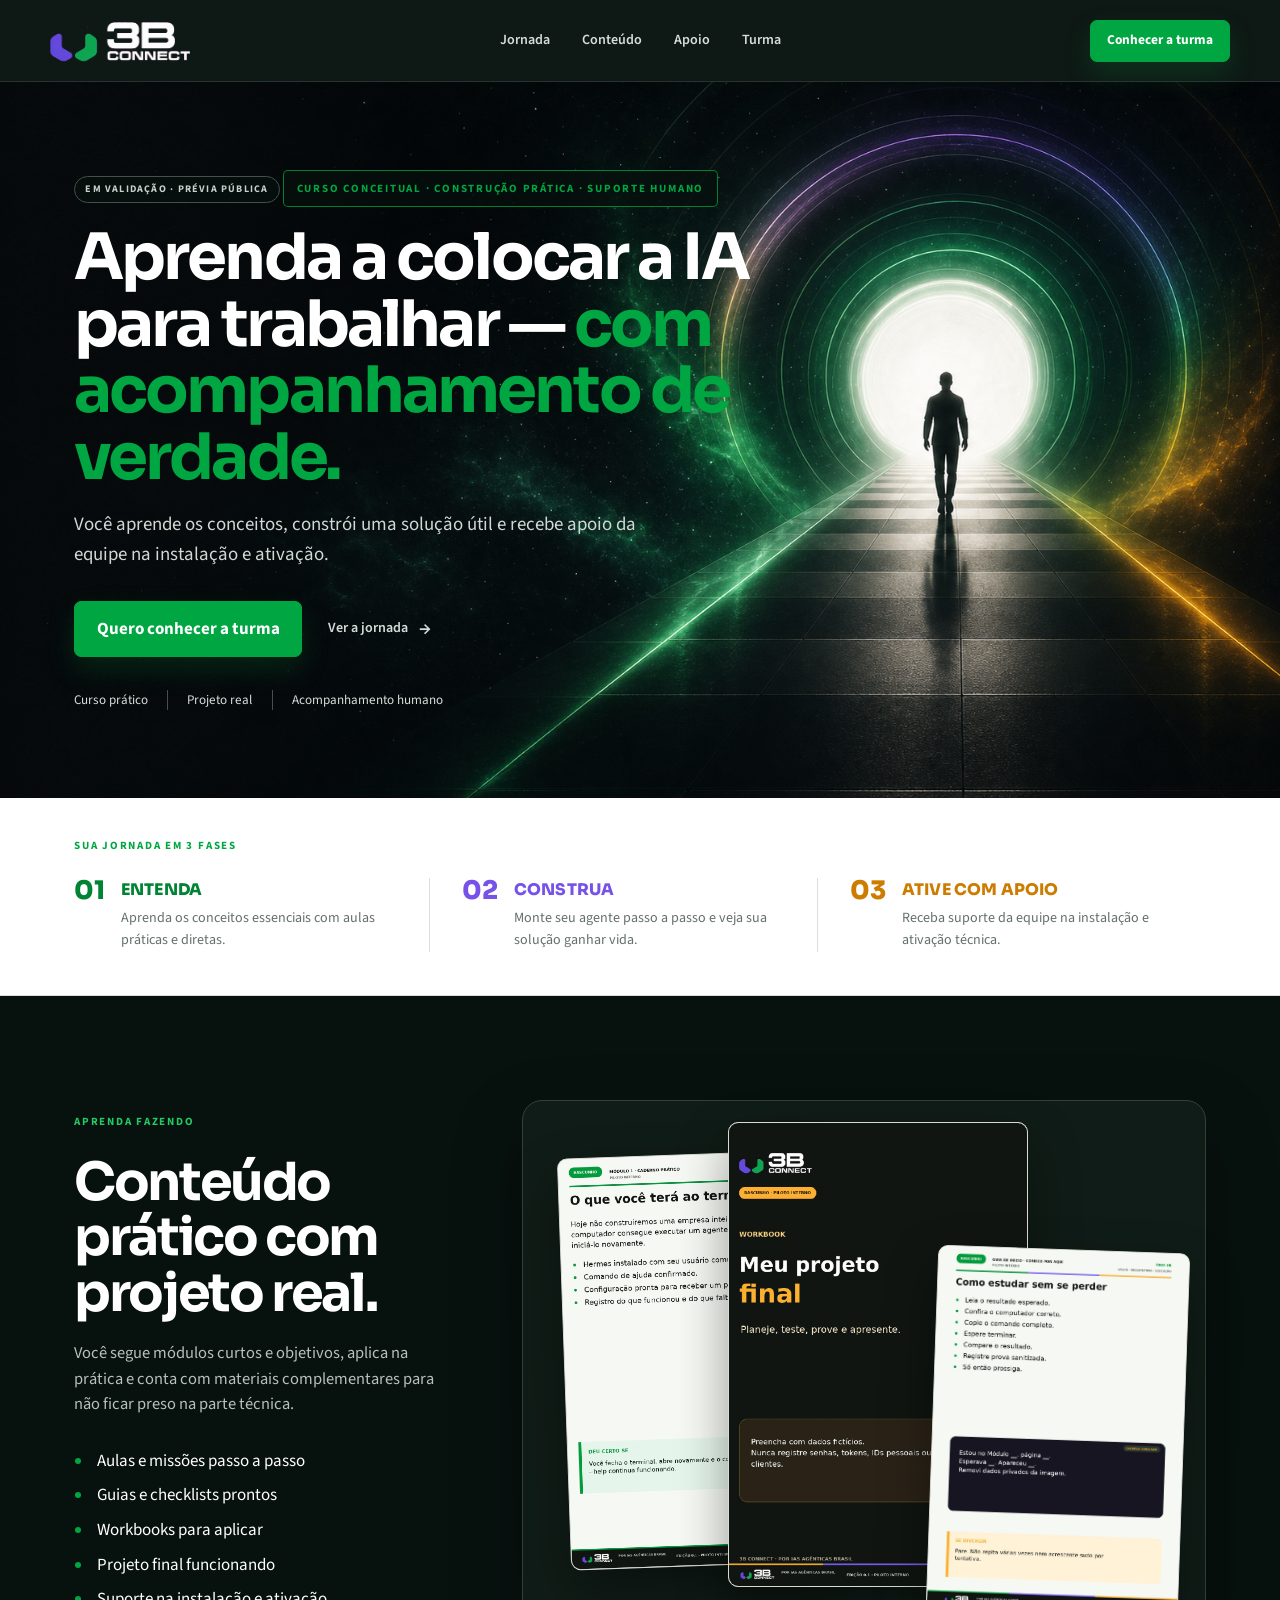
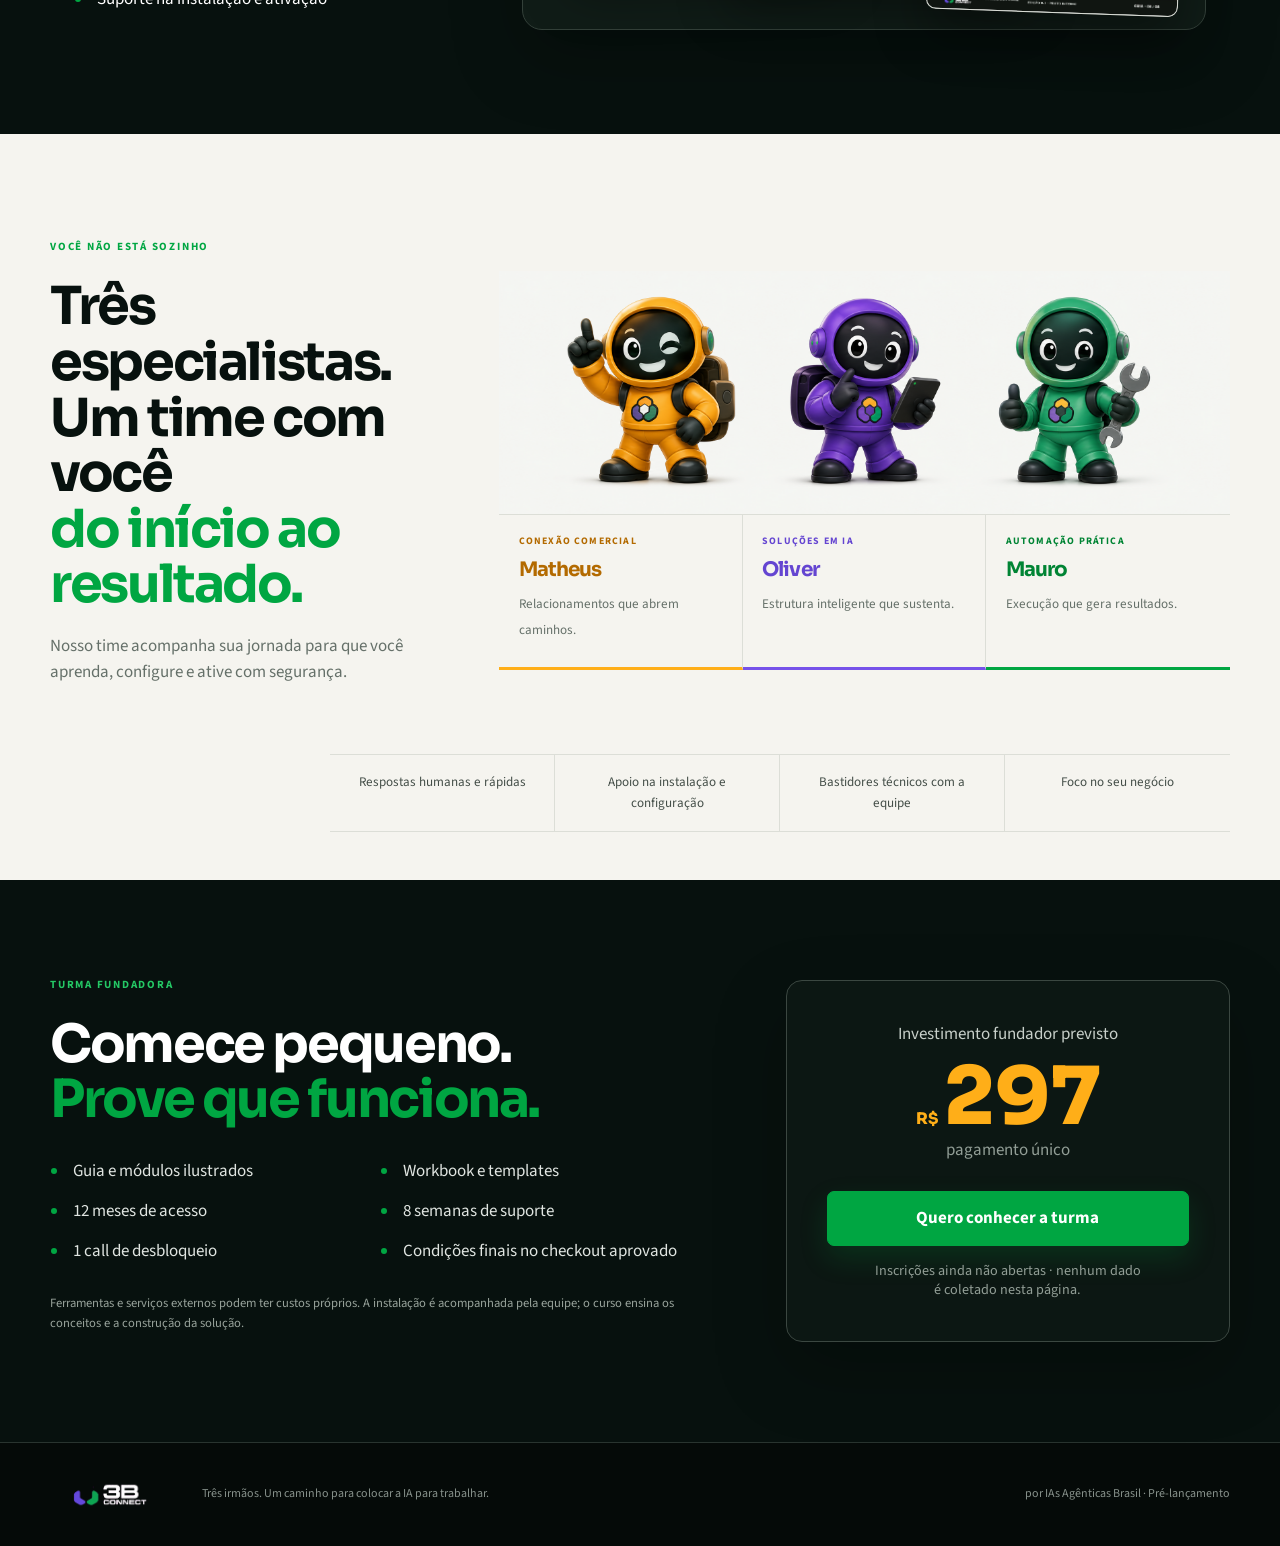
==== public/index.html @ d4da4eec "Redesenha landing da 3B Connect" ====
<!doctype html>
<!-- Estado editorial: EM VALIDAÇÃO -->
<html lang="pt-BR">
<head>
  <meta charset="utf-8">
  <meta name="viewport" content="width=device-width, initial-scale=1">
  <meta name="description" content="Curso prático e conceitual para aprender, construir e ativar uma solução útil com IA, com suporte humano na instalação.">
  <meta name="robots" content="noindex,nofollow">
  <meta name="editorial-status" content="EM VALIDAÇÃO">
  <title>3B Connect — IA na prática, com acompanhamento</title>
  <link rel="stylesheet" href="styles.css">
</head>
<body>
  <a class="skip-link" href="#conteudo">Ir para o conteúdo</a>

  <header class="topbar">
    <a class="brand" href="#inicio" aria-label="3B Connect — início">
      <img src="assets/brand/logo/3b-connect-primary-white.png" alt="3B Connect" width="145" height="55">
    </a>
    <nav aria-label="Navegação principal">
      <a href="#jornada">Jornada</a>
      <a href="#conteudo-pratico">Conteúdo</a>
      <a href="#apoio">Apoio</a>
      <a href="#oferta">Turma</a>
    </nav>
    <a class="button button-small" href="#status">Conhecer a turma</a>
  </header>

  <main id="conteudo">
    <section class="hero" id="inicio">
      <div class="hero-inner">
        <p class="release-status">EM VALIDAÇÃO · PRÉVIA PÚBLICA</p>
        <p class="eyebrow">CURSO CONCEITUAL · CONSTRUÇÃO PRÁTICA · SUPORTE HUMANO</p>
        <h1>Aprenda a colocar a IA para trabalhar — <em>com acompanhamento de verdade.</em></h1>
        <p class="hero-lead">Você aprende os conceitos, constrói uma solução útil e recebe apoio da equipe na instalação e ativação.</p>
        <div class="hero-actions">
          <a class="button" href="#status">Quero conhecer a turma</a>
          <a class="text-link" href="#jornada">Ver a jornada <span aria-hidden="true">→</span></a>
        </div>
        <div class="hero-assurances" aria-label="Destaques do curso">
          <span>Curso prático</span>
          <span>Projeto real</span>
          <span>Acompanhamento humano</span>
        </div>
      </div>
    </section>

    <section class="journey-strip" id="jornada" aria-labelledby="journey-title">
      <div class="journey-inner">
        <p class="section-kicker" id="journey-title">SUA JORNADA EM 3 FASES</p>
        <div class="phase-grid">
          <article class="phase phase-green">
            <p class="phase-number">01</p>
            <div>
              <h2>Entenda</h2>
              <p>Aprenda os conceitos essenciais com aulas práticas e diretas.</p>
            </div>
          </article>
          <article class="phase phase-violet">
            <p class="phase-number">02</p>
            <div>
              <h2>Construa</h2>
              <p>Monte seu agente passo a passo e veja sua solução ganhar vida.</p>
            </div>
          </article>
          <article class="phase phase-amber">
            <p class="phase-number">03</p>
            <div>
              <h2>Ative com apoio</h2>
              <p>Receba suporte da equipe na instalação e ativação técnica.</p>
            </div>
          </article>
        </div>
      </div>
    </section>

    <section class="practical-section" id="conteudo-pratico">
      <div class="practical-inner">
        <div class="practical-copy">
          <p class="section-kicker section-kicker-light">APRENDA FAZENDO</p>
          <h2>Conteúdo prático com projeto real.</h2>
          <p>Você segue módulos curtos e objetivos, aplica na prática e conta com materiais complementares para não ficar preso na parte técnica.</p>
          <ul>
            <li>Aulas e missões passo a passo</li>
            <li>Guias e checklists prontos</li>
            <li>Workbooks para aplicar</li>
            <li>Projeto final funcionando</li>
            <li>Suporte na instalação e ativação</li>
          </ul>
        </div>
        <div class="material-stage" aria-label="Prévia dos materiais reais do curso">
          <figure class="material material-module">
            <img src="assets/brand/redesign/module-mission.png" alt="Página de missão do Módulo 1 do curso 3B Connect" width="1075" height="1521">
          </figure>
          <figure class="material material-workbook">
            <img src="assets/brand/redesign/workbook-cover.png" alt="Capa do workbook da 3B Connect" width="1075" height="1521">
          </figure>
          <figure class="material material-guide">
            <img src="assets/brand/redesign/guide-study-page.png" alt="Página do guia de estudos da 3B Connect" width="1075" height="1521">
          </figure>
        </div>
      </div>
    </section>

    <section class="support-section" id="apoio">
      <div class="support-inner">
        <div class="support-copy">
          <p class="section-kicker">VOCÊ NÃO ESTÁ SOZINHO</p>
          <h2>Três especialistas.<br>Um time com você <em>do início ao resultado.</em></h2>
          <p>Nosso time acompanha sua jornada para que você aprenda, configure e ative com segurança.</p>
        </div>
        <div class="guides">
          <img class="guide-characters" src="assets/brand/redesign/three-guides.png" alt="Os três guias da 3B Connect: Matheus, Oliver e Mauro" width="2172" height="724">
          <div class="guide-grid">
            <article class="guide guide-amber">
              <p>CONEXÃO COMERCIAL</p>
              <h3>Matheus</h3>
              <span>Relacionamentos que abrem caminhos.</span>
            </article>
            <article class="guide guide-violet">
              <p>SOLUÇÕES EM IA</p>
              <h3>Oliver</h3>
              <span>Estrutura inteligente que sustenta.</span>
            </article>
            <article class="guide guide-green">
              <p>AUTOMAÇÃO PRÁTICA</p>
              <h3>Mauro</h3>
              <span>Execução que gera resultados.</span>
            </article>
          </div>
        </div>
      </div>
      <div class="support-promises" aria-label="Como a equipe apoia">
        <span>Respostas humanas e rápidas</span>
        <span>Apoio na instalação e configuração</span>
        <span>Bastidores técnicos com a equipe</span>
        <span>Foco no seu negócio</span>
      </div>
    </section>

    <section class="offer-section" id="oferta">
      <div class="offer-inner">
        <div class="offer-copy">
          <p class="section-kicker section-kicker-light">TURMA FUNDADORA</p>
          <h2>Comece pequeno.<br><em>Prove que funciona.</em></h2>
          <ul>
            <li>Guia e módulos ilustrados</li>
            <li>Workbook e templates</li>
            <li>12 meses de acesso</li>
            <li>8 semanas de suporte</li>
            <li>1 call de desbloqueio</li>
            <li>Condições finais no checkout aprovado</li>
          </ul>
          <p class="offer-note">Ferramentas e serviços externos podem ter custos próprios. A instalação é acompanhada pela equipe; o curso ensina os conceitos e a construção da solução.</p>
        </div>
        <div class="price-box" id="status">
          <p>Investimento fundador previsto</p>
          <div class="price"><small>R$</small>297</div>
          <span>pagamento único</span>
          <a class="button" href="#status">Quero conhecer a turma</a>
          <small>Inscrições ainda não abertas · nenhum dado é coletado nesta página.</small>
        </div>
      </div>
    </section>
  </main>

  <footer>
    <img src="assets/brand/logo/3b-connect-primary-white.png" alt="3B Connect" width="120" height="55">
    <p>Três irmãos. Um caminho para colocar a IA para trabalhar.</p>
    <span>por IAs Agênticas Brasil · Pré-lançamento</span>
  </footer>
</body>
</html>
---- public/styles.css ----
@font-face{
  font-family:"Sora";
  src:url("assets/fonts/sora-600.ttf") format("truetype");
  font-style:normal;
  font-weight:600;
  font-display:swap
}
@font-face{
  font-family:"Sora";
  src:url("assets/fonts/sora-700.ttf") format("truetype");
  font-style:normal;
  font-weight:700;
  font-display:swap
}
@font-face{
  font-family:"Sora";
  src:url("assets/fonts/sora-800.ttf") format("truetype");
  font-style:normal;
  font-weight:800;
  font-display:swap
}
@font-face{
  font-family:"Source Sans 3";
  src:url("assets/fonts/source-sans-400.ttf") format("truetype");
  font-style:normal;
  font-weight:400;
  font-display:swap
}
@font-face{
  font-family:"Source Sans 3";
  src:url("assets/fonts/source-sans-600.ttf") format("truetype");
  font-style:normal;
  font-weight:600;
  font-display:swap
}
@font-face{
  font-family:"Source Sans 3";
  src:url("assets/fonts/source-sans-700.ttf") format("truetype");
  font-style:normal;
  font-weight:700;
  font-display:swap
}

:root{
  --ink:#07110e;
  --ink-soft:#0c1713;
  --paper:#f5f4ef;
  --white:#fff;
  --green:#00a642;
  --green-dark:#008434;
  --amber:#ffae18;
  --violet:#7652e9;
  --muted:#657069;
  --line:#dcded7;
  --line-dark:#29342f;
  --max:1180px;
  --shadow:0 28px 70px rgba(0,0,0,.25)
}

*{box-sizing:border-box}
html{scroll-behavior:smooth}
body{
  margin:0;
  overflow-x:hidden;
  background:var(--paper);
  color:var(--ink);
  font-family:"Source Sans 3",Arial,sans-serif;
  font-size:17px;
  line-height:1.55
}
img{display:block;max-width:100%}
a{color:inherit}
h1,h2,h3,p,figure{margin-top:0}
h1,h2,h3{
  font-family:"Sora",Arial,sans-serif;
  letter-spacing:-.045em
}
section[id]{scroll-margin-top:82px}
.skip-link{position:fixed;left:-9999px;top:1rem;z-index:100}
.skip-link:focus{
  left:1rem;
  padding:.75rem 1rem;
  border-radius:7px;
  background:var(--white);
  color:var(--ink)
}

.topbar{
  position:sticky;
  top:0;
  z-index:40;
  height:82px;
  display:flex;
  align-items:center;
  justify-content:space-between;
  padding:0 max(24px,calc((100% - var(--max))/2));
  background:rgba(7,17,14,.97);
  border-bottom:1px solid var(--line-dark)
}
.brand{
  position:relative;
  width:140px;
  height:50px;
  overflow:hidden;
  flex:none
}
.brand img{
  position:absolute;
  top:-28px;
  left:-25px;
  width:190px;
  height:auto;
  max-width:none
}
.topbar nav{display:flex;align-items:center;gap:2rem}
.topbar nav a,.text-link{
  color:#d6ddd8;
  font-size:.88rem;
  font-weight:600;
  text-decoration:none
}
.topbar nav a:hover,.text-link:hover{color:var(--white)}
.button{
  display:inline-flex;
  min-height:52px;
  align-items:center;
  justify-content:center;
  padding:.85rem 1.35rem;
  border:1px solid var(--green);
  border-radius:7px;
  background:var(--green);
  color:var(--white);
  font-family:"Source Sans 3",Arial,sans-serif;
  font-weight:700;
  text-decoration:none;
  box-shadow:0 12px 28px rgba(0,166,66,.18);
  transition:transform .18s ease,background-color .18s ease
}
.button:hover{background:var(--green-dark);transform:translateY(-2px)}
.button-small{min-height:42px;padding:.55rem 1rem;font-size:.84rem}
.button:focus-visible,.topbar a:focus-visible,.text-link:focus-visible{
  outline:3px solid var(--amber);
  outline-offset:4px
}

.hero{
  min-height:700px;
  display:flex;
  align-items:center;
  overflow:hidden;
  background-color:var(--ink);
  background-image:url("assets/brand/redesign/hero-portal-assisted.png");
  background-position:center;
  background-repeat:no-repeat;
  background-size:cover;
  color:var(--white)
}
.hero-inner{
  width:100%;
  max-width:var(--max);
  margin:0 auto;
  padding:5.5rem 24px;
}
.hero-inner>*{max-width:690px}
.release-status{
  display:inline-flex;
  margin-bottom:1rem;
  padding:.3rem .65rem;
  border:1px solid #425249;
  border-radius:999px;
  background:rgba(7,17,14,.75);
  color:#c7d0ca;
  font-size:.63rem;
  font-weight:700;
  letter-spacing:.12em
}
.eyebrow,.section-kicker{
  margin-bottom:1.15rem;
  color:var(--green);
  font-size:.69rem;
  font-weight:700;
  letter-spacing:.16em
}
.eyebrow{
  display:inline-block;
  padding:.55rem .8rem;
  border:1px solid rgba(0,166,66,.75);
  border-radius:5px;
  background:rgba(7,17,14,.74)
}
h1{
  max-width:760px!important;
  margin-bottom:1.2rem;
  font-size:clamp(3rem,5vw,4.35rem);
  font-weight:700;
  line-height:1.04
}
h1 em,.support-copy h2 em,.offer-copy h2 em{
  color:var(--green);
  font-style:normal
}
.hero-lead{
  max-width:610px;
  margin-bottom:0;
  color:#d2d9d4;
  font-size:1.18rem
}
.hero-actions{
  display:flex;
  align-items:center;
  gap:1.6rem;
  margin-top:2rem
}
.text-link{display:inline-flex;align-items:center;gap:.7rem}
.text-link span{font-size:1.2rem}
.hero-assurances{
  display:flex;
  gap:0;
  margin-top:2.1rem;
  color:#d8ded9;
  font-size:.82rem
}
.hero-assurances span{
  padding:0 1.2rem;
  border-left:1px solid #455049
}
.hero-assurances span:first-child{padding-left:0;border-left:0}

.journey-strip{
  background:var(--white);
  border-bottom:1px solid var(--line)
}
.journey-inner{
  max-width:var(--max);
  margin:0 auto;
  padding:2.4rem 24px 2.7rem
}
.section-kicker{margin-bottom:1.5rem}
.phase-grid{display:grid;grid-template-columns:repeat(3,1fr);gap:2rem}
.phase{
  display:grid;
  grid-template-columns:auto 1fr;
  align-items:start;
  gap:1rem;
  padding-right:1.5rem;
  border-right:1px solid var(--line)
}
.phase:last-child{border-right:0}
.phase-number{
  margin:0;
  font-family:"Sora",Arial,sans-serif;
  font-size:1.6rem;
  font-weight:800;
  line-height:1
}
.phase-green .phase-number,.phase-green h2{color:var(--green-dark)}
.phase-violet .phase-number,.phase-violet h2{color:var(--violet)}
.phase-amber .phase-number,.phase-amber h2{color:#cc7d00}
.phase h2{
  margin-bottom:.35rem;
  font-size:1rem;
  font-weight:800;
  letter-spacing:.01em;
  text-transform:uppercase
}
.phase p:last-child{margin:0;color:var(--muted);font-size:.88rem}

.practical-section{
  overflow:hidden;
  background:var(--ink);
  color:var(--white)
}
.practical-inner{
  min-height:710px;
  max-width:var(--max);
  margin:0 auto;
  padding:6.5rem 24px;
  display:grid;
  grid-template-columns:.72fr 1.28fr;
  align-items:center;
  gap:4rem
}
.section-kicker-light{color:#24c865}
.practical-copy h2,.support-copy h2,.offer-copy h2{
  margin-bottom:1.25rem;
  font-size:clamp(2.25rem,4.1vw,4rem);
  line-height:1.06
}
.practical-copy>p:not(.section-kicker){
  color:#b8c0ba;
  font-size:1.03rem
}
.practical-copy ul,.offer-copy ul{
  margin:1.6rem 0 0;
  padding-left:1.2rem
}
.practical-copy li,.offer-copy li{padding:.26rem 0 .26rem .25rem}
.practical-copy li::marker,.offer-copy li::marker{color:var(--green)}
.material-stage{
  position:relative;
  min-height:530px;
  border:1px solid #334039;
  border-radius:20px;
  background:#101c17;
  box-shadow:var(--shadow)
}
.material{
  position:absolute;
  overflow:hidden;
  margin:0;
  border:1px solid #d8dbd4;
  border-radius:10px;
  background:var(--white);
  box-shadow:0 22px 50px rgba(0,0,0,.38)
}
.material img{width:100%;height:100%;object-fit:cover;object-position:top}
.material-module{width:39%;height:78%;left:6%;top:10%;transform:rotate(-2deg)}
.material-workbook{width:44%;height:88%;left:30%;top:4%;z-index:2}
.material-guide{width:37%;height:69%;right:3%;bottom:3%;z-index:3;transform:rotate(2deg)}

.support-section{
  padding:6.5rem max(24px,calc((100% - var(--max))/2)) 3rem;
  background:var(--paper)
}
.support-inner{
  display:grid;
  grid-template-columns:.7fr 1.3fr;
  align-items:center;
  gap:3.5rem
}
.support-copy h2 em{display:inline-block}
.support-copy>p:last-child{max-width:440px;color:var(--muted)}
.guides{min-width:0;overflow:hidden}
.guide-characters{
  width:100%;
  height:auto;
  border-bottom:1px solid var(--line)
}
.guide-grid{display:grid;grid-template-columns:repeat(3,1fr)}
.guide{
  min-height:155px;
  padding:1.2rem;
  border-right:1px solid var(--line);
  border-bottom:3px solid transparent
}
.guide:last-child{border-right:0}
.guide p{
  margin-bottom:.25rem;
  font-size:.62rem;
  font-weight:700;
  letter-spacing:.12em
}
.guide h3{margin-bottom:.3rem;font-size:1.25rem}
.guide span{color:var(--muted);font-size:.82rem}
.guide-amber{border-bottom-color:var(--amber)}
.guide-amber p,.guide-amber h3{color:#b36a00}
.guide-violet{border-bottom-color:var(--violet)}
.guide-violet p,.guide-violet h3{color:#6445d1}
.guide-green{border-bottom-color:var(--green)}
.guide-green p,.guide-green h3{color:var(--green-dark)}
.support-promises{
  display:grid;
  grid-template-columns:repeat(4,1fr);
  max-width:900px;
  margin:3.2rem 0 0 auto;
  border-top:1px solid var(--line);
  border-bottom:1px solid var(--line)
}
.support-promises span{
  padding:1.1rem 1.2rem;
  border-right:1px solid var(--line);
  color:#444e48;
  font-size:.82rem;
  text-align:center
}
.support-promises span:last-child{border-right:0}

.offer-section{
  padding:6rem max(24px,calc((100% - var(--max))/2));
  background:var(--ink);
  color:var(--white)
}
.offer-inner{
  display:grid;
  grid-template-columns:1.18fr .82fr;
  align-items:center;
  gap:6rem
}
.offer-copy ul{
  display:grid;
  grid-template-columns:1fr 1fr;
  gap:.35rem 2.5rem;
  color:#e0e5e1
}
.offer-note{
  max-width:700px;
  margin-top:1.6rem;
  color:#98a39b;
  font-size:.79rem
}
.price-box{
  padding:2.5rem;
  display:flex;
  flex-direction:column;
  align-items:center;
  border:1px solid #3b4741;
  border-radius:16px;
  background:var(--ink-soft);
  text-align:center;
  box-shadow:var(--shadow)
}
.price-box>p{margin-bottom:.6rem;color:#c8d0ca}
.price{
  color:var(--amber);
  font-family:"Sora",Arial,sans-serif;
  font-size:5rem;
  font-weight:800;
  line-height:1
}
.price small{margin-right:.4rem;font-size:1rem}
.price-box>span,.price-box>small{color:#929e96}
.price-box>small{max-width:270px;line-height:1.35}
.price-box .button{width:100%;margin:1.7rem 0 1rem}
.price-box[id]{scroll-margin-top:100px}

footer{
  min-height:96px;
  padding:1.5rem max(24px,calc((100% - var(--max))/2));
  display:grid;
  grid-template-columns:auto 1fr auto;
  align-items:center;
  gap:2rem;
  border-top:1px solid var(--line-dark);
  background:#050a08;
  color:#87918b;
  font-size:.75rem
}
footer img{width:120px;height:55px;object-fit:contain}
footer p{margin:0}

@media(prefers-reduced-motion:reduce){
  html{scroll-behavior:auto}
  *,*::before,*::after{
    scroll-behavior:auto!important;
    transition-duration:.01ms!important;
    animation-duration:.01ms!important;
    animation-iteration-count:1!important
  }
}

@media(max-width:960px){
  .topbar nav{display:none}
  .hero{min-height:650px;background-position:62% center}
  .hero-inner{background:rgba(7,17,14,.48)}
  .practical-inner{grid-template-columns:.85fr 1.15fr;gap:2rem}
  .material-stage{min-height:460px}
  .support-promises{max-width:none;margin-left:0}
  .offer-inner{gap:3rem}
}

@media(max-width:760px){
  body{font-size:16px}
  .topbar{height:72px}
  section[id]{scroll-margin-top:72px}
  .brand{width:118px}
  .brand img{left:-22px;width:168px}
  .hero{
    min-height:790px;
    align-items:flex-end;
    background-position:62% top;
    background-size:auto 510px
  }
  .hero-inner{
    padding-top:26rem;
    padding-bottom:3.5rem;
    background:rgba(7,17,14,.65)
  }
  h1{font-size:clamp(2.65rem,11vw,4.15rem)}
  .hero-lead{font-size:1.05rem}
  .hero-assurances{flex-wrap:wrap;gap:.7rem 0}
  .phase-grid,.practical-inner,.offer-inner{grid-template-columns:1fr}
  .phase{padding:0 0 1.4rem;border-right:0;border-bottom:1px solid var(--line)}
  .phase:last-child{padding-bottom:0;border-bottom:0}
  .practical-inner{padding-top:5rem;padding-bottom:5rem}
  .material-stage{min-height:500px}
  .support-section{padding-top:5rem}
  .support-inner{grid-template-columns:1fr;gap:1.5rem}
  .support-copy{max-width:680px}
  .support-promises{grid-template-columns:1fr 1fr}
  .support-promises span:nth-child(2){border-right:0}
  .support-promises span:nth-child(-n+2){border-bottom:1px solid var(--line)}
  .offer-section{padding-top:5rem;padding-bottom:5rem}
  .offer-inner{gap:3rem}
  footer{grid-template-columns:1fr;text-align:center;justify-items:center}
}

@media(max-width:520px){
  .topbar{padding:0 18px}
  .topbar .button-small{min-height:40px;max-width:138px;padding:.45rem .7rem;font-size:.73rem;line-height:1.05;text-align:center}
  .hero{min-height:800px;background-position:61% top;background-size:auto 440px}
  .hero-inner{padding:22.5rem 18px 3.5rem}
  .release-status{margin-bottom:.75rem}
  .eyebrow{font-size:.58rem;line-height:1.4}
  h1{font-size:2.65rem}
  .hero-actions{align-items:flex-start;flex-direction:column;gap:1rem}
  .hero-actions .button{width:100%}
  .hero-assurances{display:grid;grid-template-columns:1fr}
  .hero-assurances span{padding:.25rem 0;border-left:0}
  .journey-inner{padding-left:18px;padding-right:18px}
  .practical-inner,.support-section,.offer-section{padding-left:18px;padding-right:18px}
  .practical-copy h2,.support-copy h2,.offer-copy h2{font-size:2.35rem}
  .support-copy h2 em{display:inline}
  .material-stage{min-height:390px}
  .material-module{width:45%;height:74%;left:2%;top:12%}
  .material-workbook{width:50%;height:83%;left:27%;top:4%}
  .material-guide{width:42%;height:65%;right:1%;bottom:4%}
  .guide-characters{width:100%;max-width:100%;margin-left:0}
  .guide-grid{grid-template-columns:1fr}
  .guide{min-height:auto;border-right:0;border-bottom-width:1px}
  .support-promises{grid-template-columns:1fr}
  .support-promises span{border-right:0;border-bottom:1px solid var(--line)!important}
  .support-promises span:last-child{border-bottom:0!important}
  .offer-copy ul{grid-template-columns:1fr}
  .price-box{padding:2rem 1.35rem}
  .price{font-size:4.3rem}
}
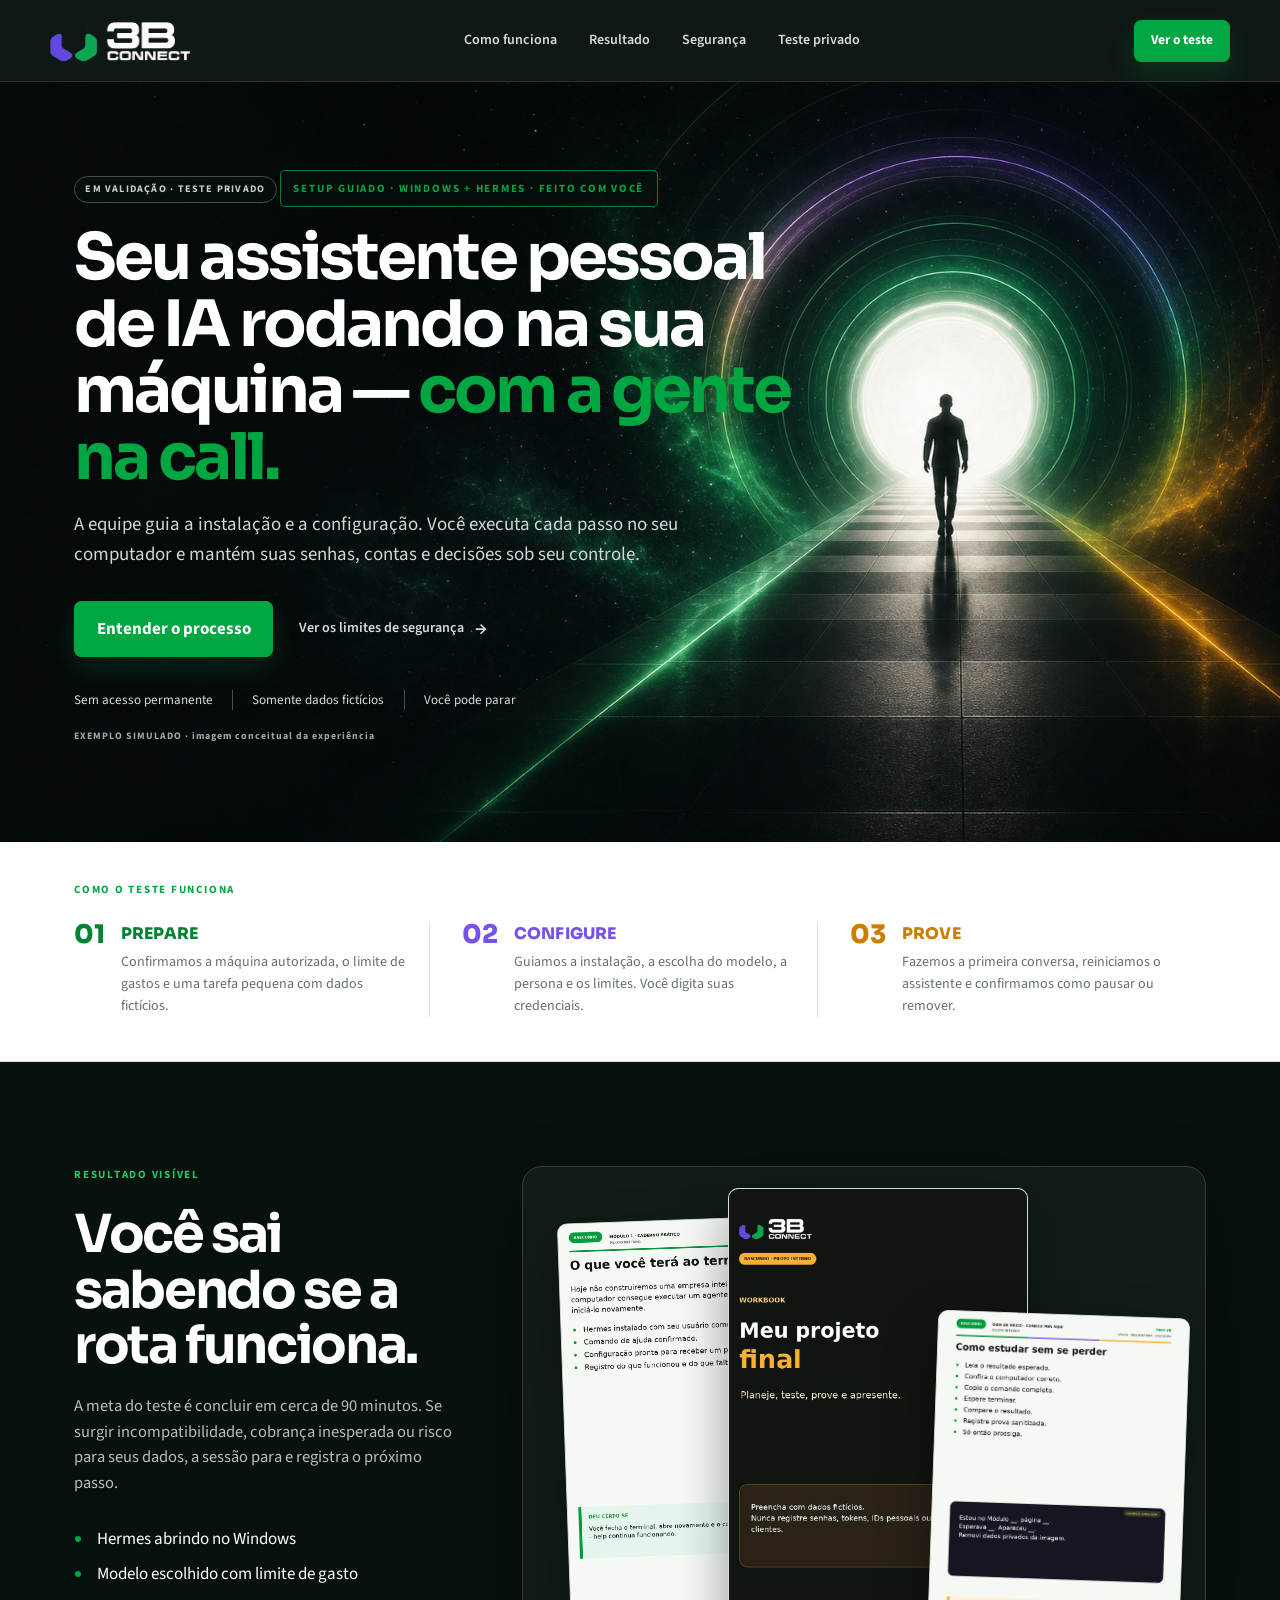
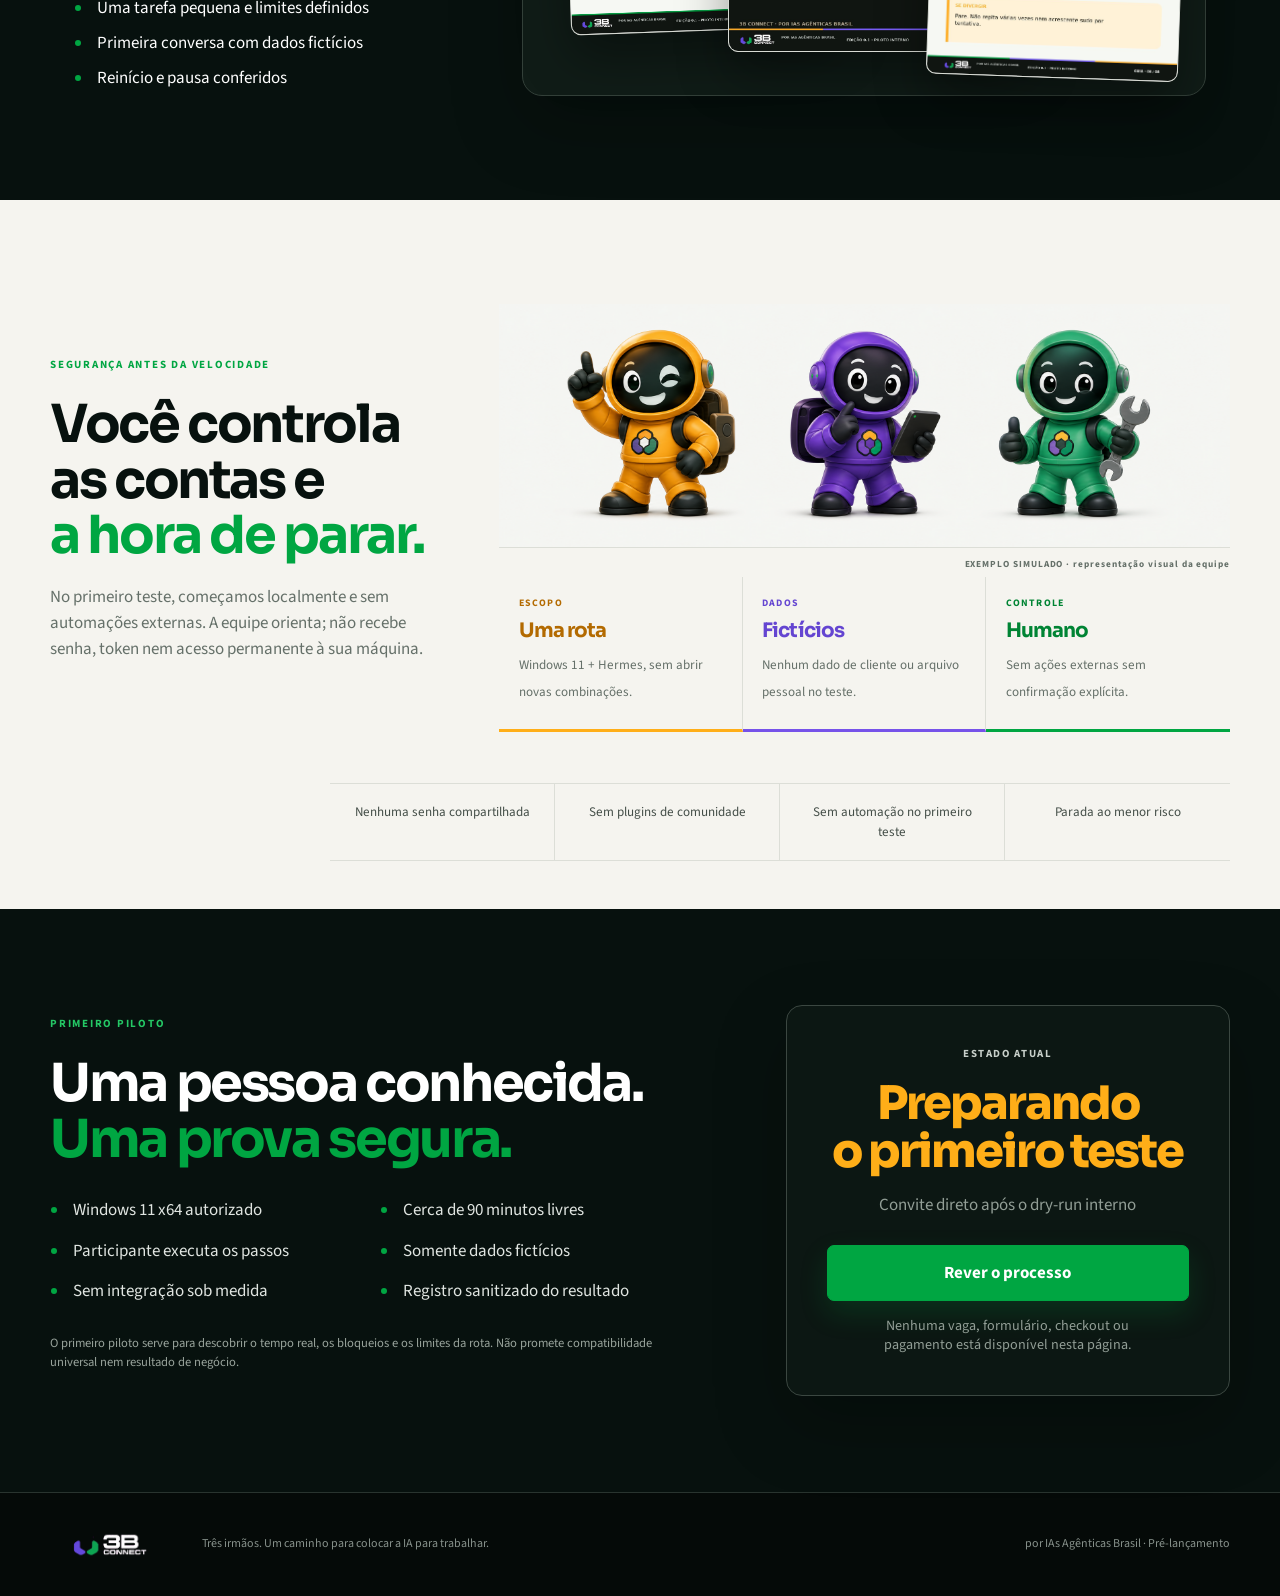
==== commit 50d60cff: "Alinha landing ao piloto seguro" ====
--- a/public/index.html
+++ b/public/index.html
@@ -4,10 +4,10 @@
 <head>
   <meta charset="utf-8">
   <meta name="viewport" content="width=device-width, initial-scale=1">
-  <meta name="description" content="Curso prático e conceitual para aprender, construir e ativar uma solução útil com IA, com suporte humano na instalação.">
+  <meta name="description" content="Setup guiado do seu assistente pessoal de IA no Windows, feito com você em uma sessão privada de validação.">
   <meta name="robots" content="noindex,nofollow">
   <meta name="editorial-status" content="EM VALIDAÇÃO">
-  <title>3B Connect — IA na prática, com acompanhamento</title>
+  <title>3B Connect — seu assistente pessoal, feito com você</title>
   <link rel="stylesheet" href="styles.css">
 </head>
 <body>
@@ -18,147 +18,149 @@
       <img src="assets/brand/logo/3b-connect-primary-white.png" alt="3B Connect" width="145" height="55">
     </a>
     <nav aria-label="Navegação principal">
-      <a href="#jornada">Jornada</a>
-      <a href="#conteudo-pratico">Conteúdo</a>
-      <a href="#apoio">Apoio</a>
-      <a href="#oferta">Turma</a>
+      <a href="#como-funciona">Como funciona</a>
+      <a href="#resultado">Resultado</a>
+      <a href="#seguranca">Segurança</a>
+      <a href="#piloto">Teste privado</a>
     </nav>
-    <a class="button button-small" href="#status">Conhecer a turma</a>
+    <a class="button button-small" href="#piloto">Ver o teste</a>
   </header>
 
   <main id="conteudo">
     <section class="hero" id="inicio">
       <div class="hero-inner">
-        <p class="release-status">EM VALIDAÇÃO · PRÉVIA PÚBLICA</p>
-        <p class="eyebrow">CURSO CONCEITUAL · CONSTRUÇÃO PRÁTICA · SUPORTE HUMANO</p>
-        <h1>Aprenda a colocar a IA para trabalhar — <em>com acompanhamento de verdade.</em></h1>
-        <p class="hero-lead">Você aprende os conceitos, constrói uma solução útil e recebe apoio da equipe na instalação e ativação.</p>
+        <p class="release-status">EM VALIDAÇÃO · TESTE PRIVADO</p>
+        <p class="eyebrow">SETUP GUIADO · WINDOWS + HERMES · FEITO COM VOCÊ</p>
+        <h1>Seu assistente pessoal de IA rodando na sua máquina — <em>com a gente na call.</em></h1>
+        <p class="hero-lead">A equipe guia a instalação e a configuração. Você executa cada passo no seu computador e mantém suas senhas, contas e decisões sob seu controle.</p>
         <div class="hero-actions">
-          <a class="button" href="#status">Quero conhecer a turma</a>
-          <a class="text-link" href="#jornada">Ver a jornada <span aria-hidden="true">→</span></a>
+          <a class="button" href="#como-funciona">Entender o processo</a>
+          <a class="text-link" href="#seguranca">Ver os limites de segurança <span aria-hidden="true">→</span></a>
         </div>
-        <div class="hero-assurances" aria-label="Destaques do curso">
-          <span>Curso prático</span>
-          <span>Projeto real</span>
-          <span>Acompanhamento humano</span>
+        <div class="hero-assurances" aria-label="Limites do teste">
+          <span>Sem acesso permanente</span>
+          <span>Somente dados fictícios</span>
+          <span>Você pode parar</span>
         </div>
+        <p class="concept-note">EXEMPLO SIMULADO · imagem conceitual da experiência</p>
       </div>
     </section>
 
-    <section class="journey-strip" id="jornada" aria-labelledby="journey-title">
+    <section class="journey-strip" id="como-funciona" aria-labelledby="journey-title">
       <div class="journey-inner">
-        <p class="section-kicker" id="journey-title">SUA JORNADA EM 3 FASES</p>
+        <p class="section-kicker" id="journey-title">COMO O TESTE FUNCIONA</p>
         <div class="phase-grid">
           <article class="phase phase-green">
             <p class="phase-number">01</p>
             <div>
-              <h2>Entenda</h2>
-              <p>Aprenda os conceitos essenciais com aulas práticas e diretas.</p>
+              <h2>Prepare</h2>
+              <p>Confirmamos a máquina autorizada, o limite de gastos e uma tarefa pequena com dados fictícios.</p>
             </div>
           </article>
           <article class="phase phase-violet">
             <p class="phase-number">02</p>
             <div>
-              <h2>Construa</h2>
-              <p>Monte seu agente passo a passo e veja sua solução ganhar vida.</p>
+              <h2>Configure</h2>
+              <p>Guiamos a instalação, a escolha do modelo, a persona e os limites. Você digita suas credenciais.</p>
             </div>
           </article>
           <article class="phase phase-amber">
             <p class="phase-number">03</p>
             <div>
-              <h2>Ative com apoio</h2>
-              <p>Receba suporte da equipe na instalação e ativação técnica.</p>
+              <h2>Prove</h2>
+              <p>Fazemos a primeira conversa, reiniciamos o assistente e confirmamos como pausar ou remover.</p>
             </div>
           </article>
         </div>
       </div>
     </section>
 
-    <section class="practical-section" id="conteudo-pratico">
+    <section class="practical-section" id="resultado">
       <div class="practical-inner">
         <div class="practical-copy">
-          <p class="section-kicker section-kicker-light">APRENDA FAZENDO</p>
-          <h2>Conteúdo prático com projeto real.</h2>
-          <p>Você segue módulos curtos e objetivos, aplica na prática e conta com materiais complementares para não ficar preso na parte técnica.</p>
+          <p class="section-kicker section-kicker-light">RESULTADO VISÍVEL</p>
+          <h2>Você sai sabendo se a rota funciona.</h2>
+          <p>A meta do teste é concluir em cerca de 90 minutos. Se surgir incompatibilidade, cobrança inesperada ou risco para seus dados, a sessão para e registra o próximo passo.</p>
           <ul>
-            <li>Aulas e missões passo a passo</li>
-            <li>Guias e checklists prontos</li>
-            <li>Workbooks para aplicar</li>
-            <li>Projeto final funcionando</li>
-            <li>Suporte na instalação e ativação</li>
+            <li>Hermes abrindo no Windows</li>
+            <li>Modelo escolhido com limite de gasto</li>
+            <li>Uma tarefa pequena e limites definidos</li>
+            <li>Primeira conversa com dados fictícios</li>
+            <li>Reinício e pausa conferidos</li>
           </ul>
         </div>
-        <div class="material-stage" aria-label="Prévia dos materiais reais do curso">
+        <div class="material-stage" aria-label="Prévia dos materiais reais de apoio">
           <figure class="material material-module">
-            <img src="assets/brand/redesign/module-mission.png" alt="Página de missão do Módulo 1 do curso 3B Connect" width="1075" height="1521">
+            <img src="assets/brand/redesign/module-mission.png" alt="Página real de missão usada como material de apoio da 3B Connect" width="1075" height="1521">
           </figure>
           <figure class="material material-workbook">
-            <img src="assets/brand/redesign/workbook-cover.png" alt="Capa do workbook da 3B Connect" width="1075" height="1521">
+            <img src="assets/brand/redesign/workbook-cover.png" alt="Capa real do workbook usado como material de apoio da 3B Connect" width="1075" height="1521">
           </figure>
           <figure class="material material-guide">
-            <img src="assets/brand/redesign/guide-study-page.png" alt="Página do guia de estudos da 3B Connect" width="1075" height="1521">
+            <img src="assets/brand/redesign/guide-study-page.png" alt="Página real do guia de início usado como material de apoio da 3B Connect" width="1075" height="1521">
           </figure>
         </div>
       </div>
     </section>
 
-    <section class="support-section" id="apoio">
+    <section class="support-section" id="seguranca">
       <div class="support-inner">
         <div class="support-copy">
-          <p class="section-kicker">VOCÊ NÃO ESTÁ SOZINHO</p>
-          <h2>Três especialistas.<br>Um time com você <em>do início ao resultado.</em></h2>
-          <p>Nosso time acompanha sua jornada para que você aprenda, configure e ative com segurança.</p>
+          <p class="section-kicker">SEGURANÇA ANTES DA VELOCIDADE</p>
+          <h2>Você controla as contas e <em>a hora de parar.</em></h2>
+          <p>No primeiro teste, começamos localmente e sem automações externas. A equipe orienta; não recebe senha, token nem acesso permanente à sua máquina.</p>
         </div>
         <div class="guides">
-          <img class="guide-characters" src="assets/brand/redesign/three-guides.png" alt="Os três guias da 3B Connect: Matheus, Oliver e Mauro" width="2172" height="724">
+          <img class="guide-characters" src="assets/brand/redesign/three-guides.png" alt="EXEMPLO SIMULADO: representação visual de Matheus, Oliver e Mauro, equipe da 3B Connect" width="2172" height="724">
+          <p class="visual-label">EXEMPLO SIMULADO · representação visual da equipe</p>
           <div class="guide-grid">
             <article class="guide guide-amber">
-              <p>CONEXÃO COMERCIAL</p>
-              <h3>Matheus</h3>
-              <span>Relacionamentos que abrem caminhos.</span>
+              <p>ESCOPO</p>
+              <h3>Uma rota</h3>
+              <span>Windows 11 + Hermes, sem abrir novas combinações.</span>
             </article>
             <article class="guide guide-violet">
-              <p>SOLUÇÕES EM IA</p>
-              <h3>Oliver</h3>
-              <span>Estrutura inteligente que sustenta.</span>
+              <p>DADOS</p>
+              <h3>Fictícios</h3>
+              <span>Nenhum dado de cliente ou arquivo pessoal no teste.</span>
             </article>
             <article class="guide guide-green">
-              <p>AUTOMAÇÃO PRÁTICA</p>
-              <h3>Mauro</h3>
-              <span>Execução que gera resultados.</span>
+              <p>CONTROLE</p>
+              <h3>Humano</h3>
+              <span>Sem ações externas sem confirmação explícita.</span>
             </article>
           </div>
         </div>
       </div>
-      <div class="support-promises" aria-label="Como a equipe apoia">
-        <span>Respostas humanas e rápidas</span>
-        <span>Apoio na instalação e configuração</span>
-        <span>Bastidores técnicos com a equipe</span>
-        <span>Foco no seu negócio</span>
+      <div class="support-promises" aria-label="Regras de segurança do teste">
+        <span>Nenhuma senha compartilhada</span>
+        <span>Sem plugins de comunidade</span>
+        <span>Sem automação no primeiro teste</span>
+        <span>Parada ao menor risco</span>
       </div>
     </section>
 
-    <section class="offer-section" id="oferta">
+    <section class="offer-section" id="piloto">
       <div class="offer-inner">
         <div class="offer-copy">
-          <p class="section-kicker section-kicker-light">TURMA FUNDADORA</p>
-          <h2>Comece pequeno.<br><em>Prove que funciona.</em></h2>
+          <p class="section-kicker section-kicker-light">PRIMEIRO PILOTO</p>
+          <h2>Uma pessoa conhecida.<br><em>Uma prova segura.</em></h2>
           <ul>
-            <li>Guia e módulos ilustrados</li>
-            <li>Workbook e templates</li>
-            <li>12 meses de acesso</li>
-            <li>8 semanas de suporte</li>
-            <li>1 call de desbloqueio</li>
-            <li>Condições finais no checkout aprovado</li>
+            <li>Windows 11 x64 autorizado</li>
+            <li>Cerca de 90 minutos livres</li>
+            <li>Participante executa os passos</li>
+            <li>Somente dados fictícios</li>
+            <li>Sem integração sob medida</li>
+            <li>Registro sanitizado do resultado</li>
           </ul>
-          <p class="offer-note">Ferramentas e serviços externos podem ter custos próprios. A instalação é acompanhada pela equipe; o curso ensina os conceitos e a construção da solução.</p>
+          <p class="offer-note">O primeiro piloto serve para descobrir o tempo real, os bloqueios e os limites da rota. Não promete compatibilidade universal nem resultado de negócio.</p>
         </div>
         <div class="price-box" id="status">
-          <p>Investimento fundador previsto</p>
-          <div class="price"><small>R$</small>297</div>
-          <span>pagamento único</span>
-          <a class="button" href="#status">Quero conhecer a turma</a>
-          <small>Inscrições ainda não abertas · nenhum dado é coletado nesta página.</small>
+          <p class="pilot-label">ESTADO ATUAL</p>
+          <div class="pilot-badge">Preparando<br>o primeiro teste</div>
+          <span>Convite direto após o dry-run interno</span>
+          <a class="button" href="#como-funciona">Rever o processo</a>
+          <small>Nenhuma vaga, formulário, checkout ou pagamento está disponível nesta página.</small>
         </div>
       </div>
     </section>
--- a/public/styles.css
+++ b/public/styles.css
@@ -225,6 +225,13 @@
   border-left:1px solid #455049
 }
 .hero-assurances span:first-child{padding-left:0;border-left:0}
+.concept-note{
+  margin-top:1.15rem;
+  color:#9fa9a2;
+  font-size:.62rem;
+  font-weight:700;
+  letter-spacing:.1em
+}
 
 .journey-strip{
   background:var(--white);
@@ -336,6 +343,14 @@
   height:auto;
   border-bottom:1px solid var(--line)
 }
+.visual-label{
+  margin:.55rem 0 .35rem;
+  color:var(--muted);
+  font-size:.58rem;
+  font-weight:700;
+  letter-spacing:.1em;
+  text-align:right
+}
 .guide-grid{display:grid;grid-template-columns:repeat(3,1fr)}
 .guide{
   min-height:155px;
@@ -410,6 +425,20 @@
   box-shadow:var(--shadow)
 }
 .price-box>p{margin-bottom:.6rem;color:#c8d0ca}
+.pilot-label{
+  font-size:.68rem;
+  font-weight:700;
+  letter-spacing:.15em
+}
+.pilot-badge{
+  margin:.4rem 0 1rem;
+  color:var(--amber);
+  font-family:"Sora",Arial,sans-serif;
+  font-size:clamp(2rem,3.6vw,3.25rem);
+  font-weight:800;
+  letter-spacing:-.045em;
+  line-height:1.05
+}
 .price{
   color:var(--amber);
   font-family:"Sora",Arial,sans-serif;
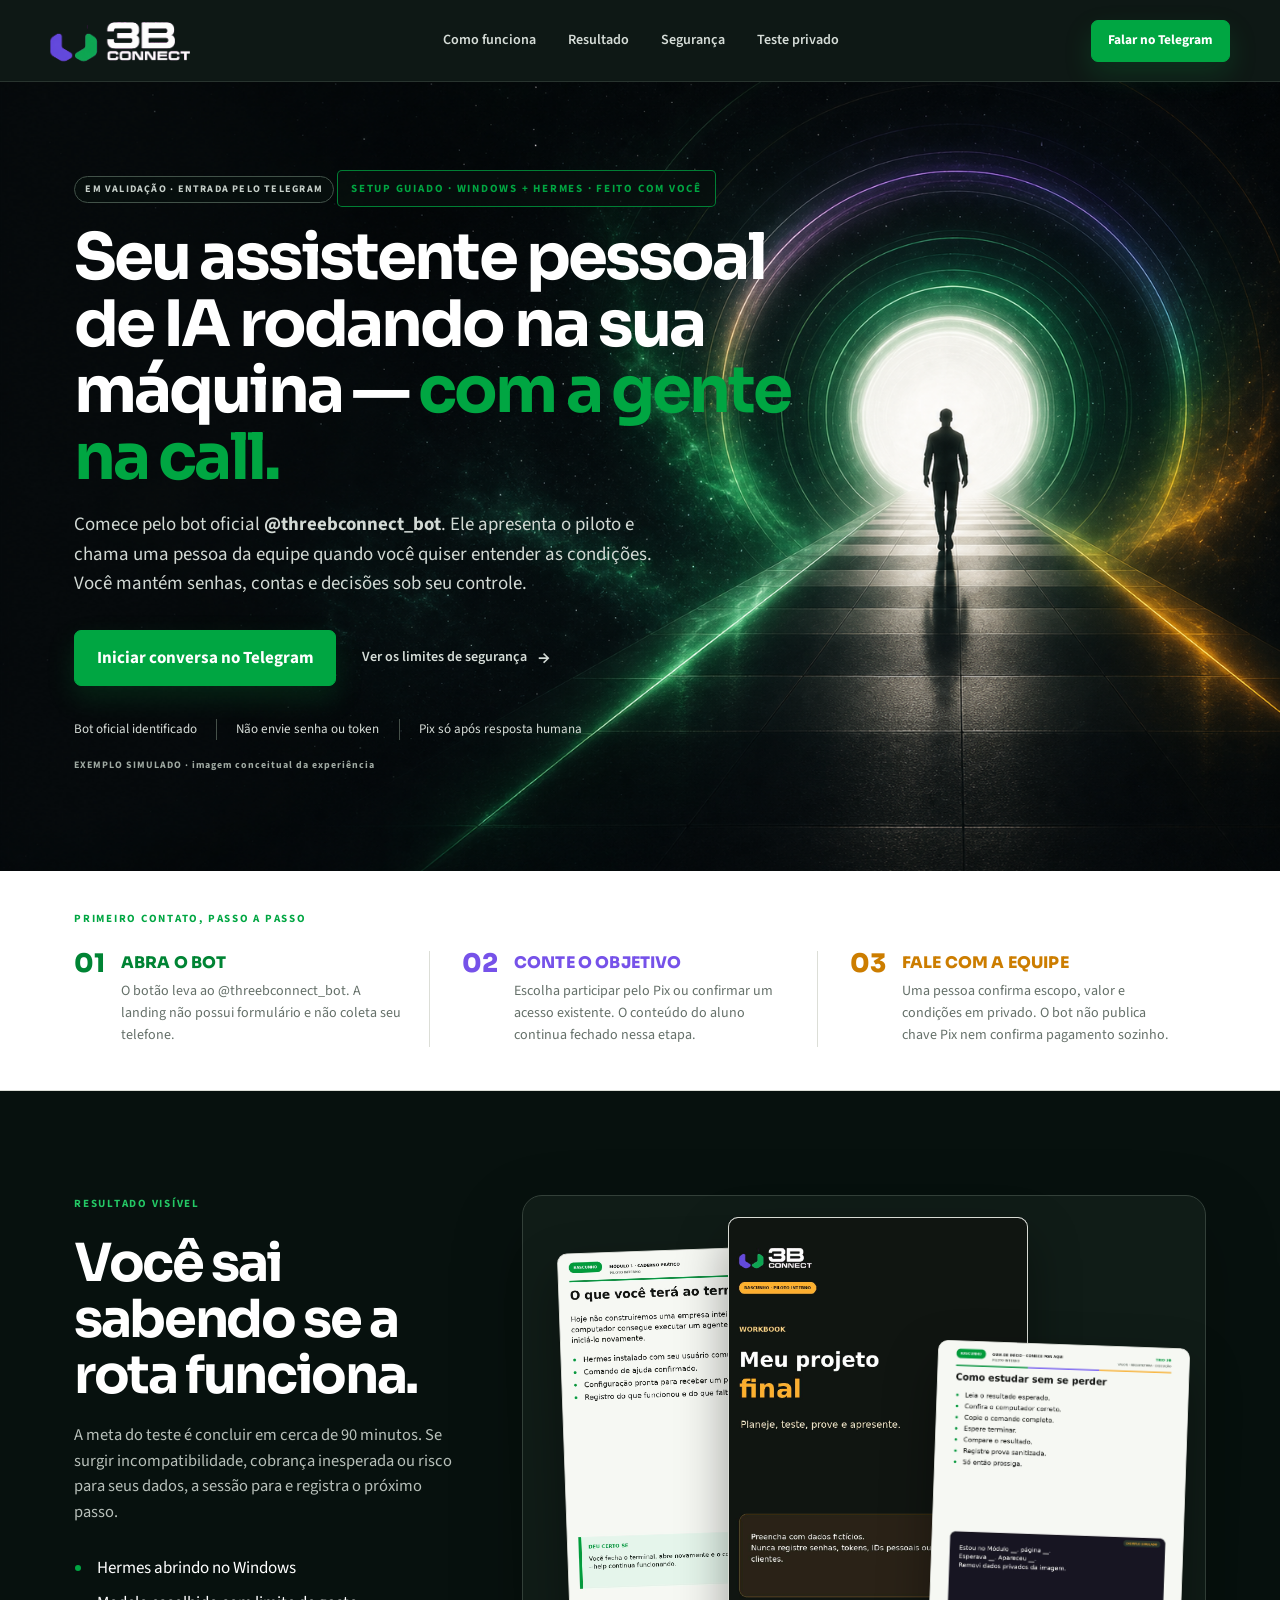
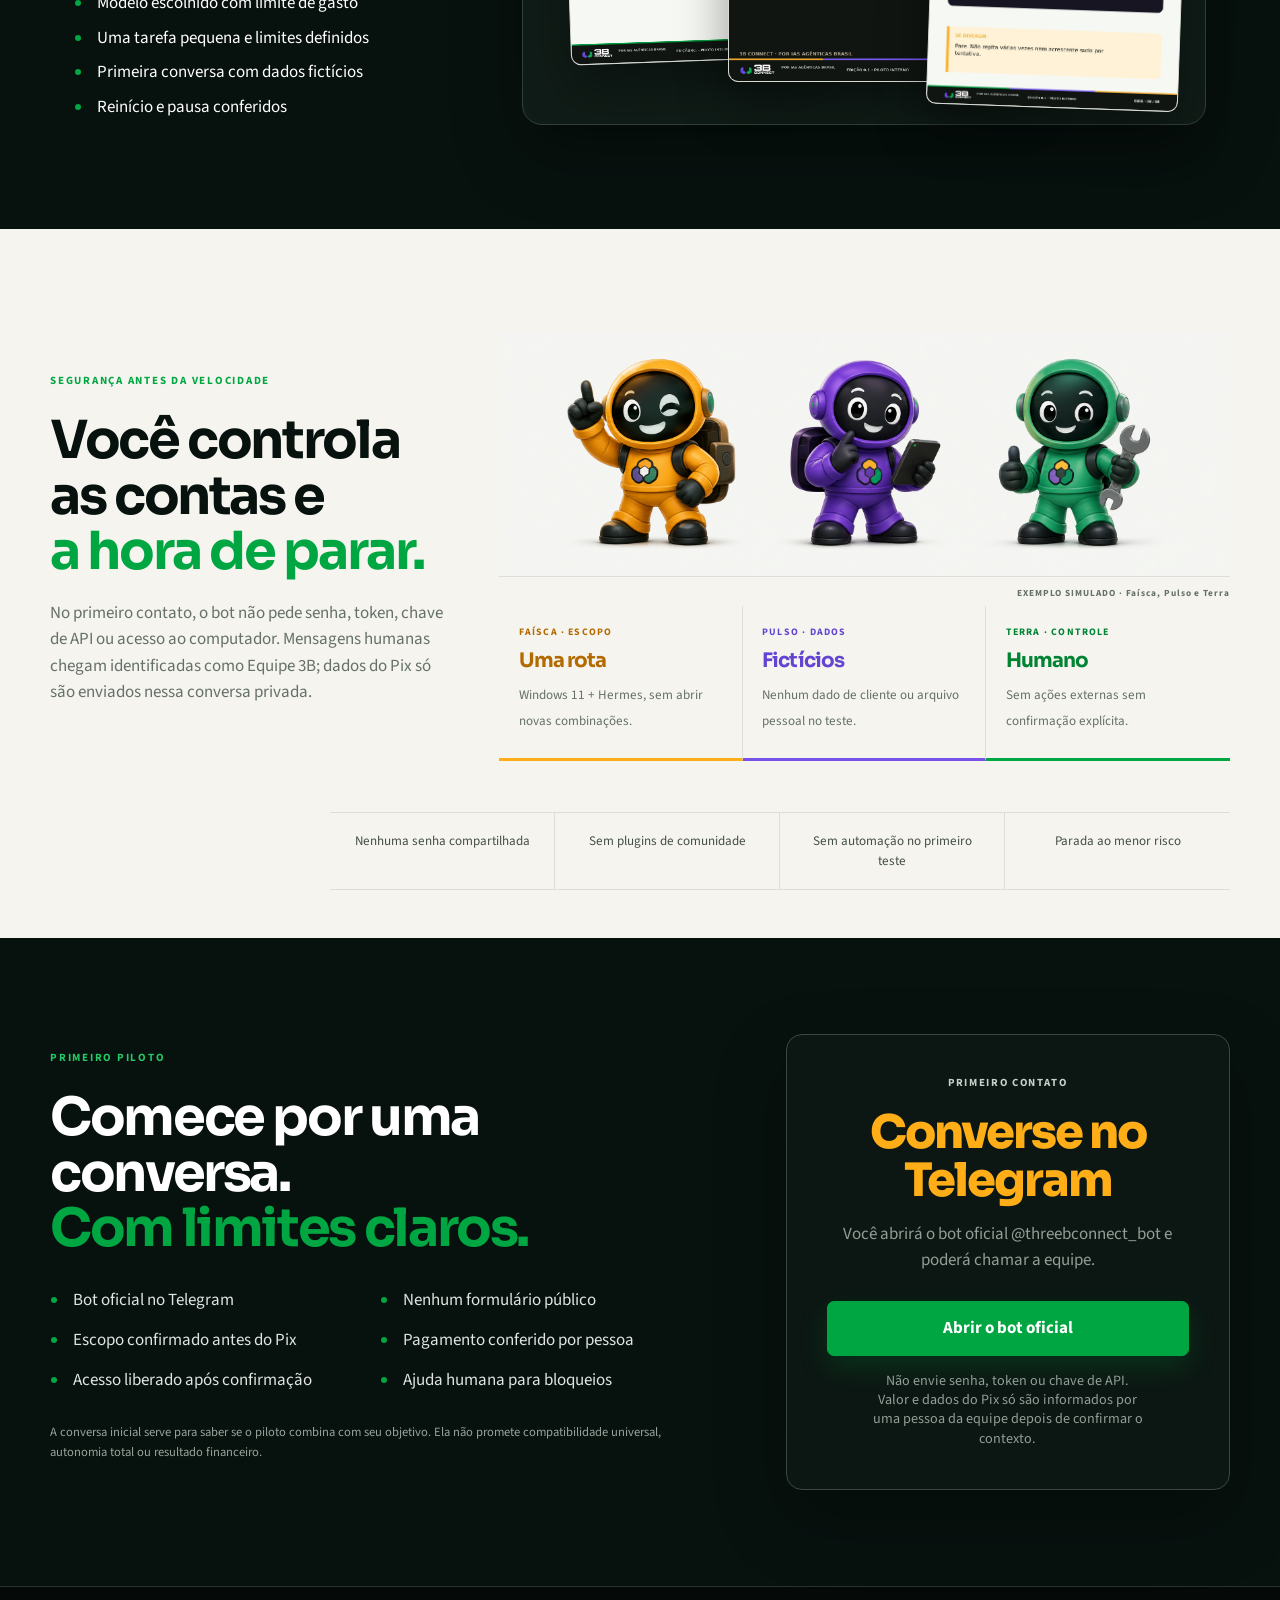
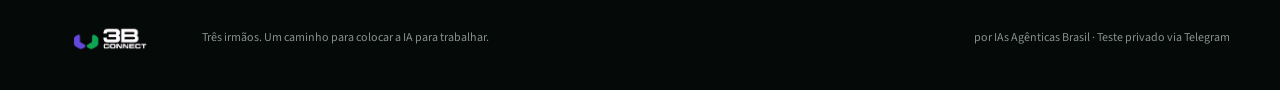
==== commit 22e4730b: "Conecta landing ao Telegram com entrada segura" ====
--- a/public/index.html
+++ b/public/index.html
@@ -4,10 +4,10 @@
 <head>
   <meta charset="utf-8">
   <meta name="viewport" content="width=device-width, initial-scale=1">
-  <meta name="description" content="Setup guiado do seu assistente pessoal de IA no Windows, feito com você em uma sessão privada de validação.">
+  <meta name="description" content="Converse com a equipe 3B Connect pelo bot oficial no Telegram e conheça o piloto guiado do seu assistente pessoal de IA.">
   <meta name="robots" content="noindex,nofollow">
   <meta name="editorial-status" content="EM VALIDAÇÃO">
-  <title>3B Connect — seu assistente pessoal, feito com você</title>
+  <title>3B Connect — comece pelo Telegram</title>
   <link rel="stylesheet" href="styles.css">
 </head>
 <body>
@@ -23,24 +23,24 @@
       <a href="#seguranca">Segurança</a>
       <a href="#piloto">Teste privado</a>
     </nav>
-    <a class="button button-small" href="#piloto">Ver o teste</a>
+    <a class="button button-small" href="https://t.me/threebconnect_bot?start=piloto" target="_blank" rel="noopener noreferrer" aria-label="Abrir o bot oficial da 3B Connect no Telegram">Falar no Telegram</a>
   </header>
 
   <main id="conteudo">
     <section class="hero" id="inicio">
       <div class="hero-inner">
-        <p class="release-status">EM VALIDAÇÃO · TESTE PRIVADO</p>
+        <p class="release-status">EM VALIDAÇÃO · ENTRADA PELO TELEGRAM</p>
         <p class="eyebrow">SETUP GUIADO · WINDOWS + HERMES · FEITO COM VOCÊ</p>
         <h1>Seu assistente pessoal de IA rodando na sua máquina — <em>com a gente na call.</em></h1>
-        <p class="hero-lead">A equipe guia a instalação e a configuração. Você executa cada passo no seu computador e mantém suas senhas, contas e decisões sob seu controle.</p>
+        <p class="hero-lead">Comece pelo bot oficial <strong>@threebconnect_bot</strong>. Ele apresenta o piloto e chama uma pessoa da equipe quando você quiser entender as condições. Você mantém senhas, contas e decisões sob seu controle.</p>
         <div class="hero-actions">
-          <a class="button" href="#como-funciona">Entender o processo</a>
+          <a class="button" href="https://t.me/threebconnect_bot?start=piloto" target="_blank" rel="noopener noreferrer" aria-label="Iniciar conversa com o bot oficial da 3B Connect no Telegram">Iniciar conversa no Telegram</a>
           <a class="text-link" href="#seguranca">Ver os limites de segurança <span aria-hidden="true">→</span></a>
         </div>
-        <div class="hero-assurances" aria-label="Limites do teste">
-          <span>Sem acesso permanente</span>
-          <span>Somente dados fictícios</span>
-          <span>Você pode parar</span>
+        <div class="hero-assurances" aria-label="Segurança do primeiro contato">
+          <span>Bot oficial identificado</span>
+          <span>Não envie senha ou token</span>
+          <span>Pix só após resposta humana</span>
         </div>
         <p class="concept-note">EXEMPLO SIMULADO · imagem conceitual da experiência</p>
       </div>
@@ -48,27 +48,27 @@
 
     <section class="journey-strip" id="como-funciona" aria-labelledby="journey-title">
       <div class="journey-inner">
-        <p class="section-kicker" id="journey-title">COMO O TESTE FUNCIONA</p>
+        <p class="section-kicker" id="journey-title">PRIMEIRO CONTATO, PASSO A PASSO</p>
         <div class="phase-grid">
           <article class="phase phase-green">
             <p class="phase-number">01</p>
             <div>
-              <h2>Prepare</h2>
-              <p>Confirmamos a máquina autorizada, o limite de gastos e uma tarefa pequena com dados fictícios.</p>
+              <h2>Abra o bot</h2>
+              <p>O botão leva ao @threebconnect_bot. A landing não possui formulário e não coleta seu telefone.</p>
             </div>
           </article>
           <article class="phase phase-violet">
             <p class="phase-number">02</p>
             <div>
-              <h2>Configure</h2>
-              <p>Guiamos a instalação, a escolha do modelo, a persona e os limites. Você digita suas credenciais.</p>
+              <h2>Conte o objetivo</h2>
+              <p>Escolha participar pelo Pix ou confirmar um acesso existente. O conteúdo do aluno continua fechado nessa etapa.</p>
             </div>
           </article>
           <article class="phase phase-amber">
             <p class="phase-number">03</p>
             <div>
-              <h2>Prove</h2>
-              <p>Fazemos a primeira conversa, reiniciamos o assistente e confirmamos como pausar ou remover.</p>
+              <h2>Fale com a equipe</h2>
+              <p>Uma pessoa confirma escopo, valor e condições em privado. O bot não publica chave Pix nem confirma pagamento sozinho.</p>
             </div>
           </article>
         </div>
@@ -108,24 +108,24 @@
         <div class="support-copy">
           <p class="section-kicker">SEGURANÇA ANTES DA VELOCIDADE</p>
           <h2>Você controla as contas e <em>a hora de parar.</em></h2>
-          <p>No primeiro teste, começamos localmente e sem automações externas. A equipe orienta; não recebe senha, token nem acesso permanente à sua máquina.</p>
+          <p>No primeiro contato, o bot não pede senha, token, chave de API ou acesso ao computador. Mensagens humanas chegam identificadas como Equipe 3B; dados do Pix só são enviados nessa conversa privada.</p>
         </div>
         <div class="guides">
-          <img class="guide-characters" src="assets/brand/redesign/three-guides.png" alt="EXEMPLO SIMULADO: representação visual de Matheus, Oliver e Mauro, equipe da 3B Connect" width="2172" height="724">
-          <p class="visual-label">EXEMPLO SIMULADO · representação visual da equipe</p>
+          <img class="guide-characters" src="assets/brand/redesign/three-guides.png" alt="EXEMPLO SIMULADO: representação visual das personas Faísca, Pulso e Terra da 3B Connect" width="2172" height="724">
+          <p class="visual-label">EXEMPLO SIMULADO · Faísca, Pulso e Terra</p>
           <div class="guide-grid">
             <article class="guide guide-amber">
-              <p>ESCOPO</p>
+              <p>FAÍSCA · ESCOPO</p>
               <h3>Uma rota</h3>
               <span>Windows 11 + Hermes, sem abrir novas combinações.</span>
             </article>
             <article class="guide guide-violet">
-              <p>DADOS</p>
+              <p>PULSO · DADOS</p>
               <h3>Fictícios</h3>
               <span>Nenhum dado de cliente ou arquivo pessoal no teste.</span>
             </article>
             <article class="guide guide-green">
-              <p>CONTROLE</p>
+              <p>TERRA · CONTROLE</p>
               <h3>Humano</h3>
               <span>Sem ações externas sem confirmação explícita.</span>
             </article>
@@ -144,23 +144,23 @@
       <div class="offer-inner">
         <div class="offer-copy">
           <p class="section-kicker section-kicker-light">PRIMEIRO PILOTO</p>
-          <h2>Uma pessoa conhecida.<br><em>Uma prova segura.</em></h2>
+          <h2>Comece por uma conversa.<br><em>Com limites claros.</em></h2>
           <ul>
-            <li>Windows 11 x64 autorizado</li>
-            <li>Cerca de 90 minutos livres</li>
-            <li>Participante executa os passos</li>
-            <li>Somente dados fictícios</li>
-            <li>Sem integração sob medida</li>
-            <li>Registro sanitizado do resultado</li>
+            <li>Bot oficial no Telegram</li>
+            <li>Nenhum formulário público</li>
+            <li>Escopo confirmado antes do Pix</li>
+            <li>Pagamento conferido por pessoa</li>
+            <li>Acesso liberado após confirmação</li>
+            <li>Ajuda humana para bloqueios</li>
           </ul>
-          <p class="offer-note">O primeiro piloto serve para descobrir o tempo real, os bloqueios e os limites da rota. Não promete compatibilidade universal nem resultado de negócio.</p>
+          <p class="offer-note">A conversa inicial serve para saber se o piloto combina com seu objetivo. Ela não promete compatibilidade universal, autonomia total ou resultado financeiro.</p>
         </div>
         <div class="price-box" id="status">
-          <p class="pilot-label">ESTADO ATUAL</p>
-          <div class="pilot-badge">Preparando<br>o primeiro teste</div>
-          <span>Convite direto após o dry-run interno</span>
-          <a class="button" href="#como-funciona">Rever o processo</a>
-          <small>Nenhuma vaga, formulário, checkout ou pagamento está disponível nesta página.</small>
+          <p class="pilot-label">PRIMEIRO CONTATO</p>
+          <div class="pilot-badge">Converse no<br>Telegram</div>
+          <span>Você abrirá o bot oficial @threebconnect_bot e poderá chamar a equipe.</span>
+          <a class="button" href="https://t.me/threebconnect_bot?start=piloto" target="_blank" rel="noopener noreferrer" aria-label="Abrir @threebconnect_bot, o bot oficial da 3B Connect no Telegram">Abrir o bot oficial</a>
+          <small>Não envie senha, token ou chave de API. Valor e dados do Pix só são informados por uma pessoa da equipe depois de confirmar o contexto.</small>
         </div>
       </div>
     </section>
@@ -169,7 +169,7 @@
   <footer>
     <img src="assets/brand/logo/3b-connect-primary-white.png" alt="3B Connect" width="120" height="55">
     <p>Três irmãos. Um caminho para colocar a IA para trabalhar.</p>
-    <span>por IAs Agênticas Brasil · Pré-lançamento</span>
+    <span>por IAs Agênticas Brasil · Teste privado via Telegram</span>
   </footer>
 </body>
 </html>
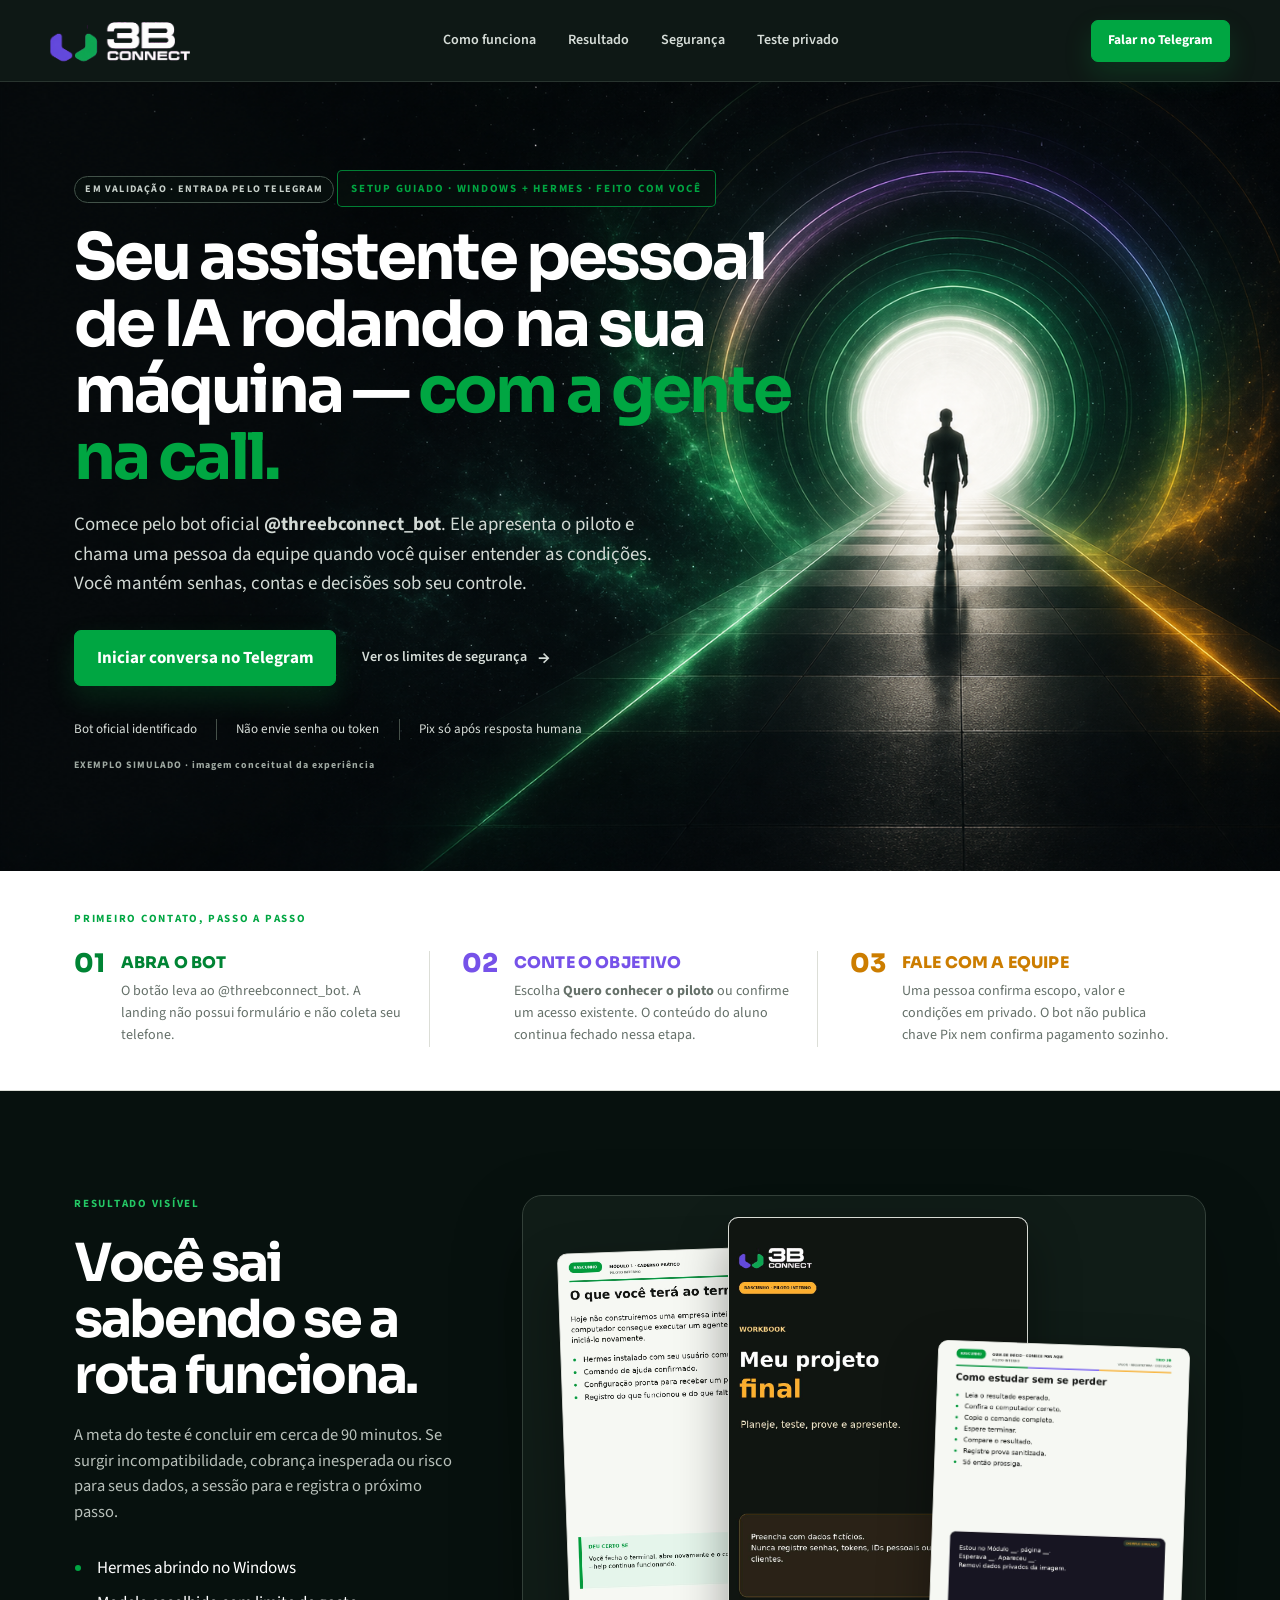
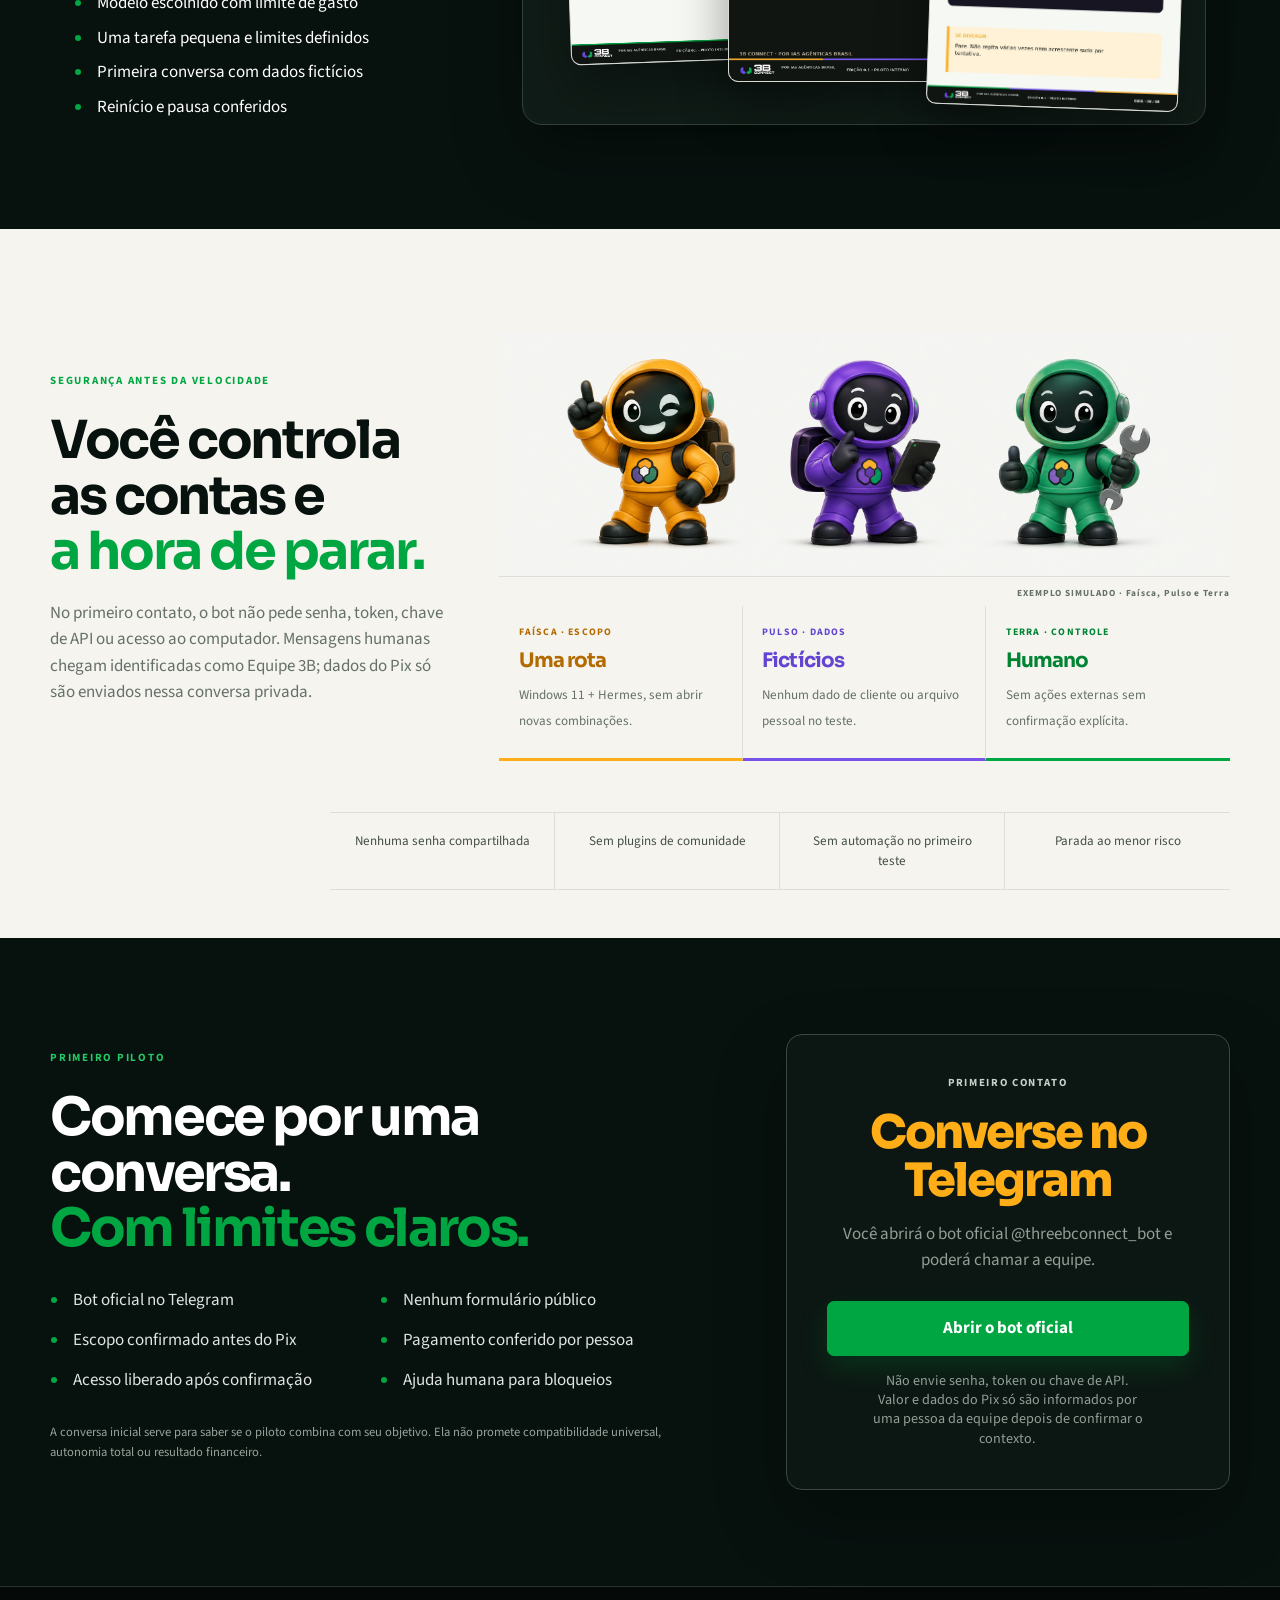
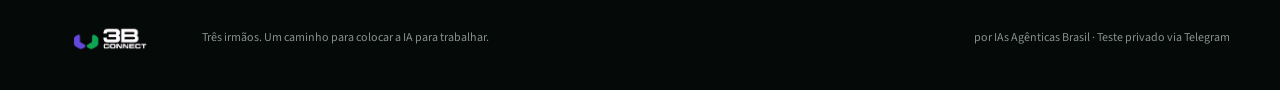
==== commit e15a49b8: "Alinha entrada comercial do Telegram" ====
--- a/public/index.html
+++ b/public/index.html
@@ -61,7 +61,7 @@
             <p class="phase-number">02</p>
             <div>
               <h2>Conte o objetivo</h2>
-              <p>Escolha participar pelo Pix ou confirmar um acesso existente. O conteúdo do aluno continua fechado nessa etapa.</p>
+              <p>Escolha <strong>Quero conhecer o piloto</strong> ou confirme um acesso existente. O conteúdo do aluno continua fechado nessa etapa.</p>
             </div>
           </article>
           <article class="phase phase-amber">
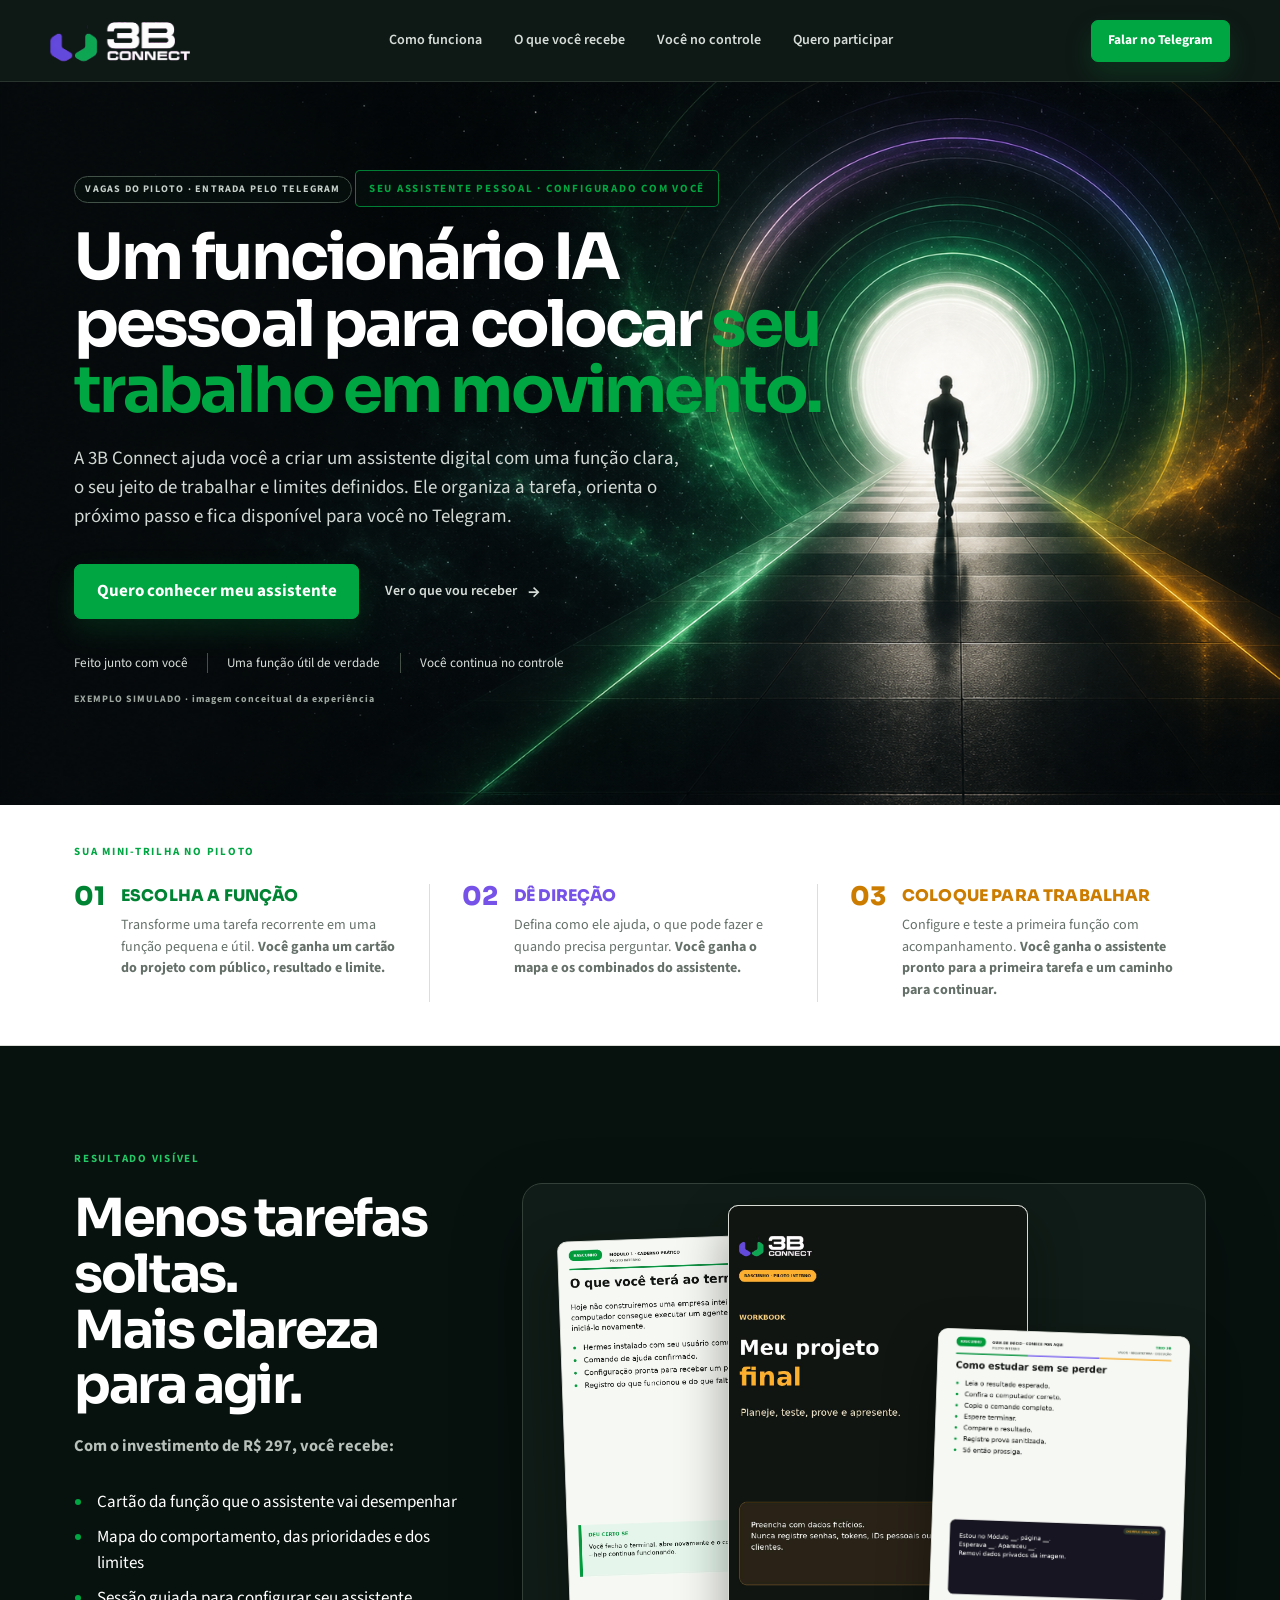
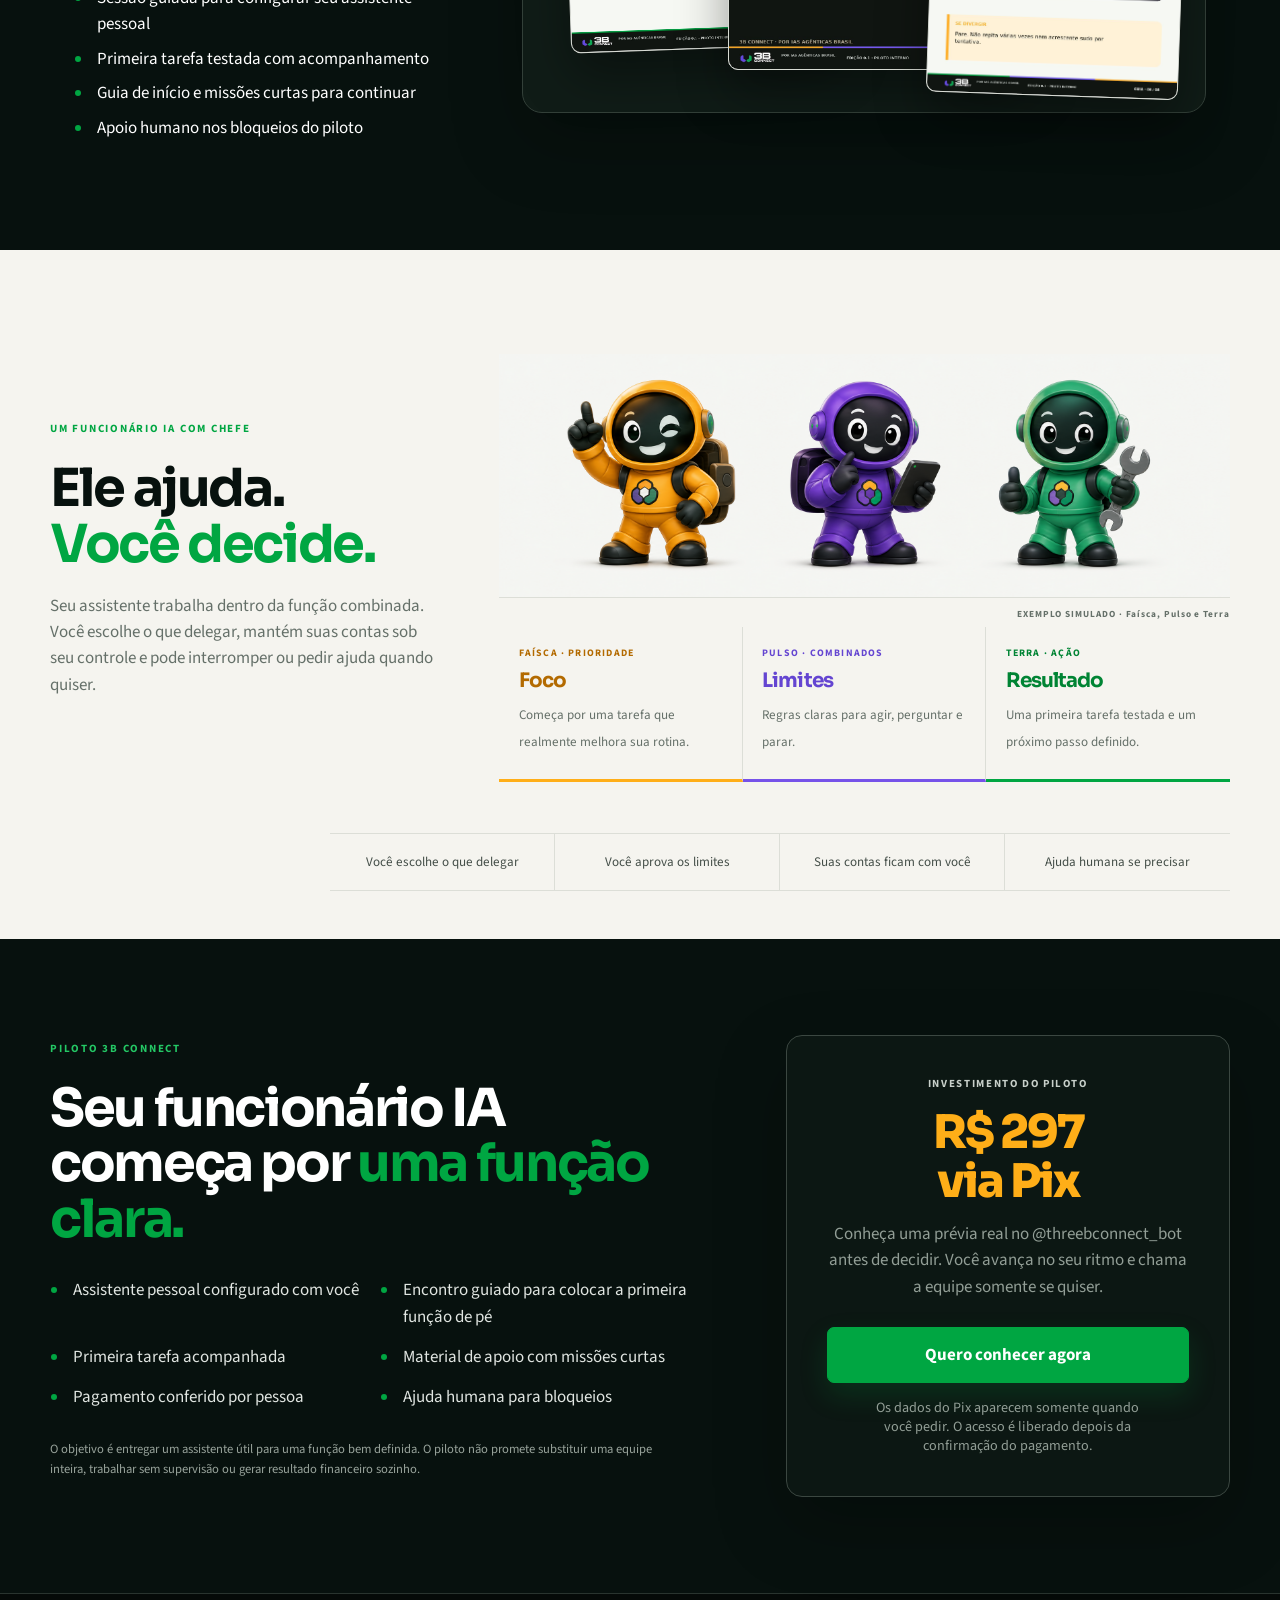
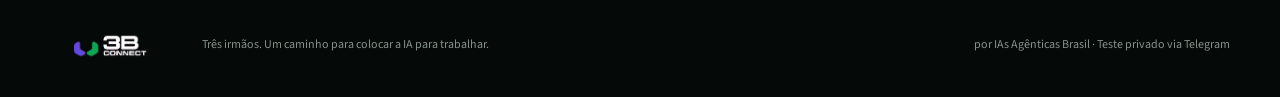
==== commit 103a15fa: "Torna a landing comercial e mostra a mini-trilha" ====
--- a/public/index.html
+++ b/public/index.html
@@ -4,10 +4,10 @@
 <head>
   <meta charset="utf-8">
   <meta name="viewport" content="width=device-width, initial-scale=1">
-  <meta name="description" content="Converse com a equipe 3B Connect pelo bot oficial no Telegram e conheça o piloto guiado do seu assistente pessoal de IA.">
+  <meta name="description" content="Crie seu assistente pessoal de IA para organizar tarefas, orientar próximos passos e trabalhar com você todos os dias.">
   <meta name="robots" content="noindex,nofollow">
   <meta name="editorial-status" content="EM VALIDAÇÃO">
-  <title>3B Connect — comece pelo Telegram</title>
+  <title>3B Connect — seu funcionário IA pessoal</title>
   <link rel="stylesheet" href="styles.css">
 </head>
 <body>
@@ -19,9 +19,9 @@
     </a>
     <nav aria-label="Navegação principal">
       <a href="#como-funciona">Como funciona</a>
-      <a href="#resultado">Resultado</a>
-      <a href="#seguranca">Segurança</a>
-      <a href="#piloto">Teste privado</a>
+      <a href="#resultado">O que você recebe</a>
+      <a href="#seguranca">Você no controle</a>
+      <a href="#piloto">Quero participar</a>
     </nav>
     <a class="button button-small" href="https://t.me/threebconnect_bot?start=piloto" target="_blank" rel="noopener noreferrer" aria-label="Abrir o bot oficial da 3B Connect no Telegram">Falar no Telegram</a>
   </header>
@@ -29,18 +29,18 @@
   <main id="conteudo">
     <section class="hero" id="inicio">
       <div class="hero-inner">
-        <p class="release-status">EM VALIDAÇÃO · ENTRADA PELO TELEGRAM</p>
-        <p class="eyebrow">SETUP GUIADO · WINDOWS + HERMES · FEITO COM VOCÊ</p>
-        <h1>Seu assistente pessoal de IA rodando na sua máquina — <em>com a gente na call.</em></h1>
-        <p class="hero-lead">Comece pelo bot oficial <strong>@threebconnect_bot</strong>. Ele apresenta o piloto e chama uma pessoa da equipe quando você quiser entender as condições. Você mantém senhas, contas e decisões sob seu controle.</p>
+        <p class="release-status">VAGAS DO PILOTO · ENTRADA PELO TELEGRAM</p>
+        <p class="eyebrow">SEU ASSISTENTE PESSOAL · CONFIGURADO COM VOCÊ</p>
+        <h1>Um funcionário IA pessoal para colocar <em>seu trabalho em movimento.</em></h1>
+        <p class="hero-lead">A 3B Connect ajuda você a criar um assistente digital com uma função clara, o seu jeito de trabalhar e limites definidos. Ele organiza a tarefa, orienta o próximo passo e fica disponível para você no Telegram.</p>
         <div class="hero-actions">
-          <a class="button" href="https://t.me/threebconnect_bot?start=piloto" target="_blank" rel="noopener noreferrer" aria-label="Iniciar conversa com o bot oficial da 3B Connect no Telegram">Iniciar conversa no Telegram</a>
-          <a class="text-link" href="#seguranca">Ver os limites de segurança <span aria-hidden="true">→</span></a>
+          <a class="button" href="https://t.me/threebconnect_bot?start=piloto" target="_blank" rel="noopener noreferrer" aria-label="Conhecer o assistente pessoal da 3B Connect no Telegram">Quero conhecer meu assistente</a>
+          <a class="text-link" href="#resultado">Ver o que vou receber <span aria-hidden="true">→</span></a>
         </div>
-        <div class="hero-assurances" aria-label="Segurança do primeiro contato">
-          <span>Bot oficial identificado</span>
-          <span>Não envie senha ou token</span>
-          <span>Pix só após resposta humana</span>
+        <div class="hero-assurances" aria-label="Compromissos do piloto">
+          <span>Feito junto com você</span>
+          <span>Uma função útil de verdade</span>
+          <span>Você continua no controle</span>
         </div>
         <p class="concept-note">EXEMPLO SIMULADO · imagem conceitual da experiência</p>
       </div>
@@ -48,27 +48,27 @@
 
     <section class="journey-strip" id="como-funciona" aria-labelledby="journey-title">
       <div class="journey-inner">
-        <p class="section-kicker" id="journey-title">PRIMEIRO CONTATO, PASSO A PASSO</p>
+        <p class="section-kicker" id="journey-title">SUA MINI-TRILHA NO PILOTO</p>
         <div class="phase-grid">
           <article class="phase phase-green">
             <p class="phase-number">01</p>
             <div>
-              <h2>Abra o bot</h2>
-              <p>O botão leva ao @threebconnect_bot. A landing não possui formulário e não coleta seu telefone.</p>
+              <h2>Escolha a função</h2>
+              <p>Transforme uma tarefa recorrente em uma função pequena e útil. <strong>Você ganha um cartão do projeto com público, resultado e limite.</strong></p>
             </div>
           </article>
           <article class="phase phase-violet">
             <p class="phase-number">02</p>
             <div>
-              <h2>Conte o objetivo</h2>
-              <p>Escolha <strong>Quero conhecer o piloto</strong> ou confirme um acesso existente. O conteúdo do aluno continua fechado nessa etapa.</p>
+              <h2>Dê direção</h2>
+              <p>Defina como ele ajuda, o que pode fazer e quando precisa perguntar. <strong>Você ganha o mapa e os combinados do assistente.</strong></p>
             </div>
           </article>
           <article class="phase phase-amber">
             <p class="phase-number">03</p>
             <div>
-              <h2>Fale com a equipe</h2>
-              <p>Uma pessoa confirma escopo, valor e condições em privado. O bot não publica chave Pix nem confirma pagamento sozinho.</p>
+              <h2>Coloque para trabalhar</h2>
+              <p>Configure e teste a primeira função com acompanhamento. <strong>Você ganha o assistente pronto para a primeira tarefa e um caminho para continuar.</strong></p>
             </div>
           </article>
         </div>
@@ -79,14 +79,15 @@
       <div class="practical-inner">
         <div class="practical-copy">
           <p class="section-kicker section-kicker-light">RESULTADO VISÍVEL</p>
-          <h2>Você sai sabendo se a rota funciona.</h2>
-          <p>A meta do teste é concluir em cerca de 90 minutos. Se surgir incompatibilidade, cobrança inesperada ou risco para seus dados, a sessão para e registra o próximo passo.</p>
+          <h2>Menos tarefas soltas.<br>Mais clareza para agir.</h2>
+          <p><strong>Com o investimento de R$ 297, você recebe:</strong></p>
           <ul>
-            <li>Hermes abrindo no Windows</li>
-            <li>Modelo escolhido com limite de gasto</li>
-            <li>Uma tarefa pequena e limites definidos</li>
-            <li>Primeira conversa com dados fictícios</li>
-            <li>Reinício e pausa conferidos</li>
+            <li>Cartão da função que o assistente vai desempenhar</li>
+            <li>Mapa do comportamento, das prioridades e dos limites</li>
+            <li>Sessão guiada para configurar seu assistente pessoal</li>
+            <li>Primeira tarefa testada com acompanhamento</li>
+            <li>Guia de início e missões curtas para continuar</li>
+            <li>Apoio humano nos bloqueios do piloto</li>
           </ul>
         </div>
         <div class="material-stage" aria-label="Prévia dos materiais reais de apoio">
@@ -106,61 +107,61 @@
     <section class="support-section" id="seguranca">
       <div class="support-inner">
         <div class="support-copy">
-          <p class="section-kicker">SEGURANÇA ANTES DA VELOCIDADE</p>
-          <h2>Você controla as contas e <em>a hora de parar.</em></h2>
-          <p>No primeiro contato, o bot não pede senha, token, chave de API ou acesso ao computador. Mensagens humanas chegam identificadas como Equipe 3B; dados do Pix só são enviados nessa conversa privada.</p>
+          <p class="section-kicker">UM FUNCIONÁRIO IA COM CHEFE</p>
+          <h2>Ele ajuda. <em>Você decide.</em></h2>
+          <p>Seu assistente trabalha dentro da função combinada. Você escolhe o que delegar, mantém suas contas sob seu controle e pode interromper ou pedir ajuda quando quiser.</p>
         </div>
         <div class="guides">
           <img class="guide-characters" src="assets/brand/redesign/three-guides.png" alt="EXEMPLO SIMULADO: representação visual das personas Faísca, Pulso e Terra da 3B Connect" width="2172" height="724">
           <p class="visual-label">EXEMPLO SIMULADO · Faísca, Pulso e Terra</p>
           <div class="guide-grid">
             <article class="guide guide-amber">
-              <p>FAÍSCA · ESCOPO</p>
-              <h3>Uma rota</h3>
-              <span>Windows 11 + Hermes, sem abrir novas combinações.</span>
+              <p>FAÍSCA · PRIORIDADE</p>
+              <h3>Foco</h3>
+              <span>Começa por uma tarefa que realmente melhora sua rotina.</span>
             </article>
             <article class="guide guide-violet">
-              <p>PULSO · DADOS</p>
-              <h3>Fictícios</h3>
-              <span>Nenhum dado de cliente ou arquivo pessoal no teste.</span>
+              <p>PULSO · COMBINADOS</p>
+              <h3>Limites</h3>
+              <span>Regras claras para agir, perguntar e parar.</span>
             </article>
             <article class="guide guide-green">
-              <p>TERRA · CONTROLE</p>
-              <h3>Humano</h3>
-              <span>Sem ações externas sem confirmação explícita.</span>
+              <p>TERRA · AÇÃO</p>
+              <h3>Resultado</h3>
+              <span>Uma primeira tarefa testada e um próximo passo definido.</span>
             </article>
           </div>
         </div>
       </div>
-      <div class="support-promises" aria-label="Regras de segurança do teste">
-        <span>Nenhuma senha compartilhada</span>
-        <span>Sem plugins de comunidade</span>
-        <span>Sem automação no primeiro teste</span>
-        <span>Parada ao menor risco</span>
+      <div class="support-promises" aria-label="Compromissos do assistente pessoal">
+        <span>Você escolhe o que delegar</span>
+        <span>Você aprova os limites</span>
+        <span>Suas contas ficam com você</span>
+        <span>Ajuda humana se precisar</span>
       </div>
     </section>
 
     <section class="offer-section" id="piloto">
       <div class="offer-inner">
         <div class="offer-copy">
-          <p class="section-kicker section-kicker-light">PRIMEIRO PILOTO</p>
-          <h2>Comece por uma conversa.<br><em>Com limites claros.</em></h2>
+          <p class="section-kicker section-kicker-light">PILOTO 3B CONNECT</p>
+          <h2>Seu funcionário IA começa por <em>uma função clara.</em></h2>
           <ul>
-            <li>Bot oficial no Telegram</li>
-            <li>Nenhum formulário público</li>
-            <li>Escopo confirmado antes do Pix</li>
+            <li>Assistente pessoal configurado com você</li>
+            <li>Encontro guiado para colocar a primeira função de pé</li>
+            <li>Primeira tarefa acompanhada</li>
+            <li>Material de apoio com missões curtas</li>
             <li>Pagamento conferido por pessoa</li>
-            <li>Acesso liberado após confirmação</li>
             <li>Ajuda humana para bloqueios</li>
           </ul>
-          <p class="offer-note">A conversa inicial serve para saber se o piloto combina com seu objetivo. Ela não promete compatibilidade universal, autonomia total ou resultado financeiro.</p>
+          <p class="offer-note">O objetivo é entregar um assistente útil para uma função bem definida. O piloto não promete substituir uma equipe inteira, trabalhar sem supervisão ou gerar resultado financeiro sozinho.</p>
         </div>
         <div class="price-box" id="status">
-          <p class="pilot-label">PRIMEIRO CONTATO</p>
-          <div class="pilot-badge">Converse no<br>Telegram</div>
-          <span>Você abrirá o bot oficial @threebconnect_bot e poderá chamar a equipe.</span>
-          <a class="button" href="https://t.me/threebconnect_bot?start=piloto" target="_blank" rel="noopener noreferrer" aria-label="Abrir @threebconnect_bot, o bot oficial da 3B Connect no Telegram">Abrir o bot oficial</a>
-          <small>Não envie senha, token ou chave de API. Valor e dados do Pix só são informados por uma pessoa da equipe depois de confirmar o contexto.</small>
+          <p class="pilot-label">INVESTIMENTO DO PILOTO</p>
+          <div class="pilot-badge">R$ 297<br>via Pix</div>
+          <span>Conheça uma prévia real no @threebconnect_bot antes de decidir. Você avança no seu ritmo e chama a equipe somente se quiser.</span>
+          <a class="button" href="https://t.me/threebconnect_bot?start=piloto" target="_blank" rel="noopener noreferrer" aria-label="Conhecer o piloto da 3B Connect no Telegram">Quero conhecer agora</a>
+          <small>Os dados do Pix aparecem somente quando você pedir. O acesso é liberado depois da confirmação do pagamento.</small>
         </div>
       </div>
     </section>
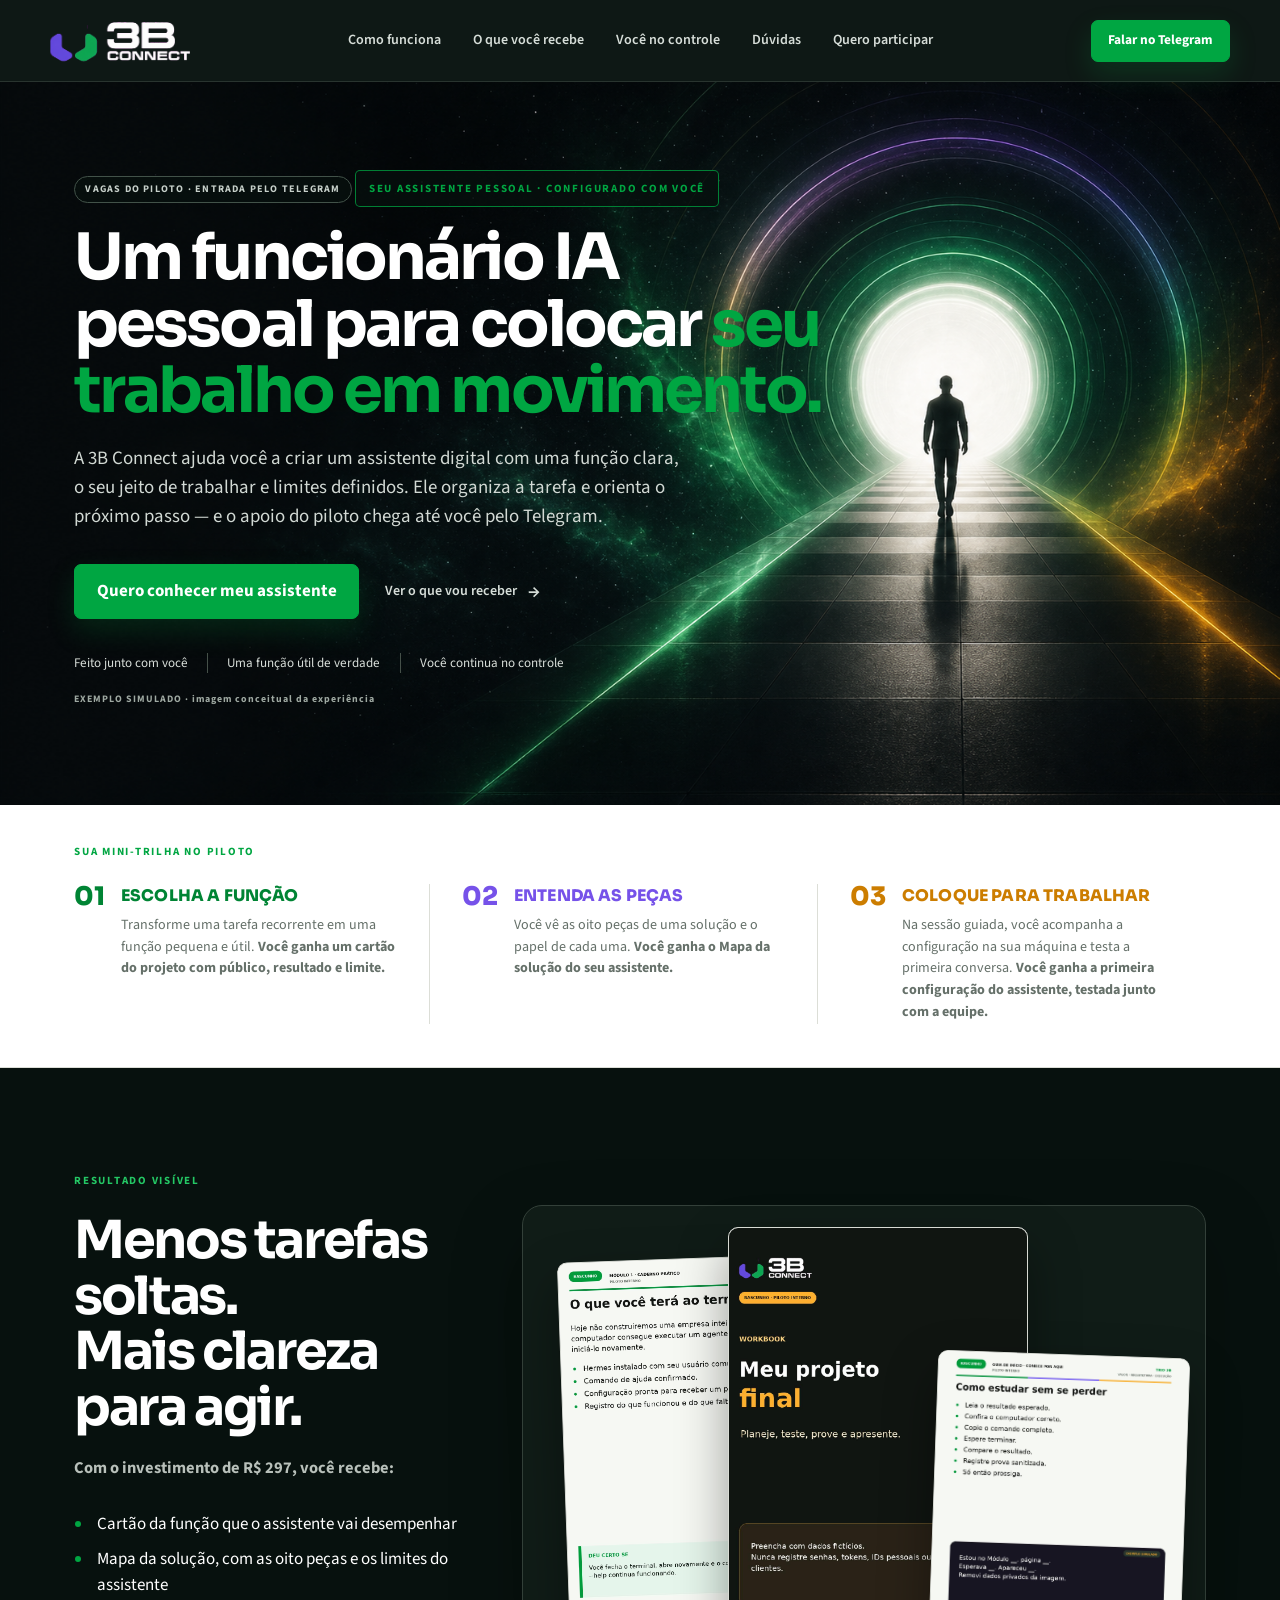
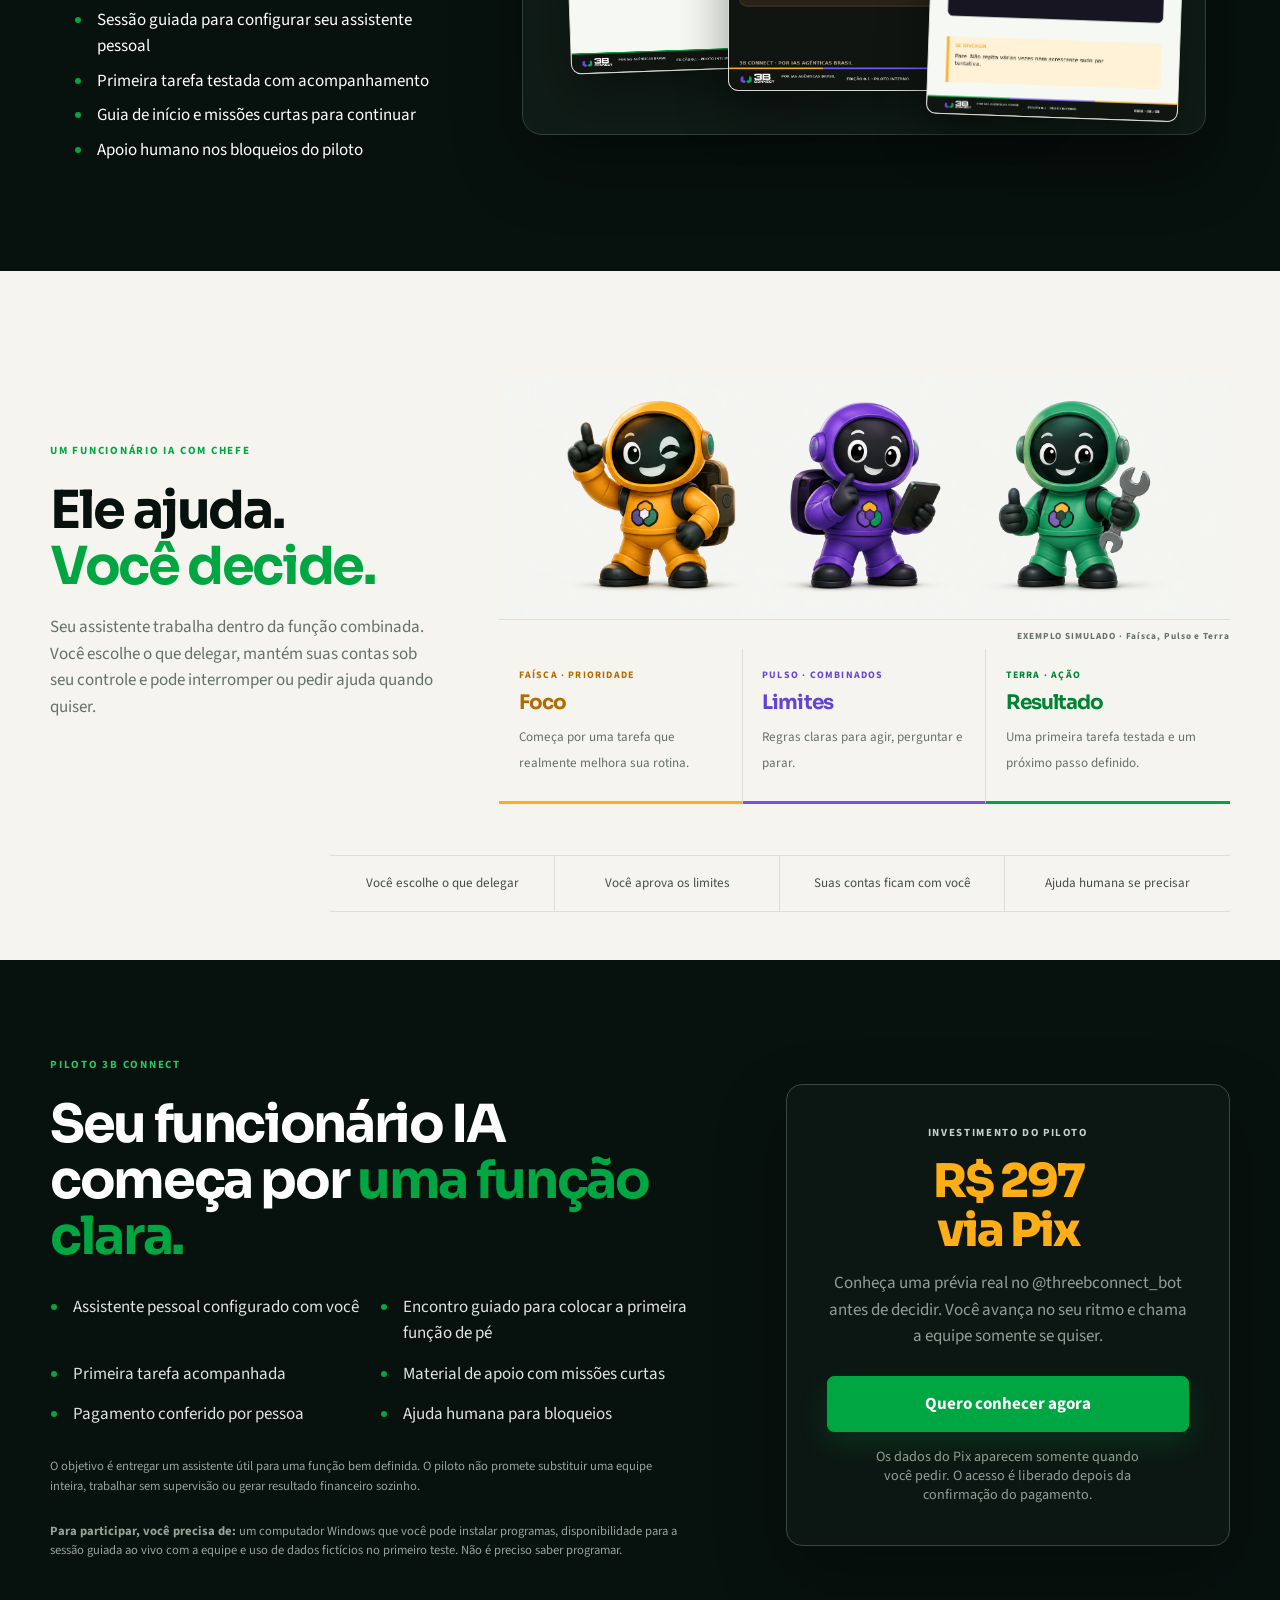
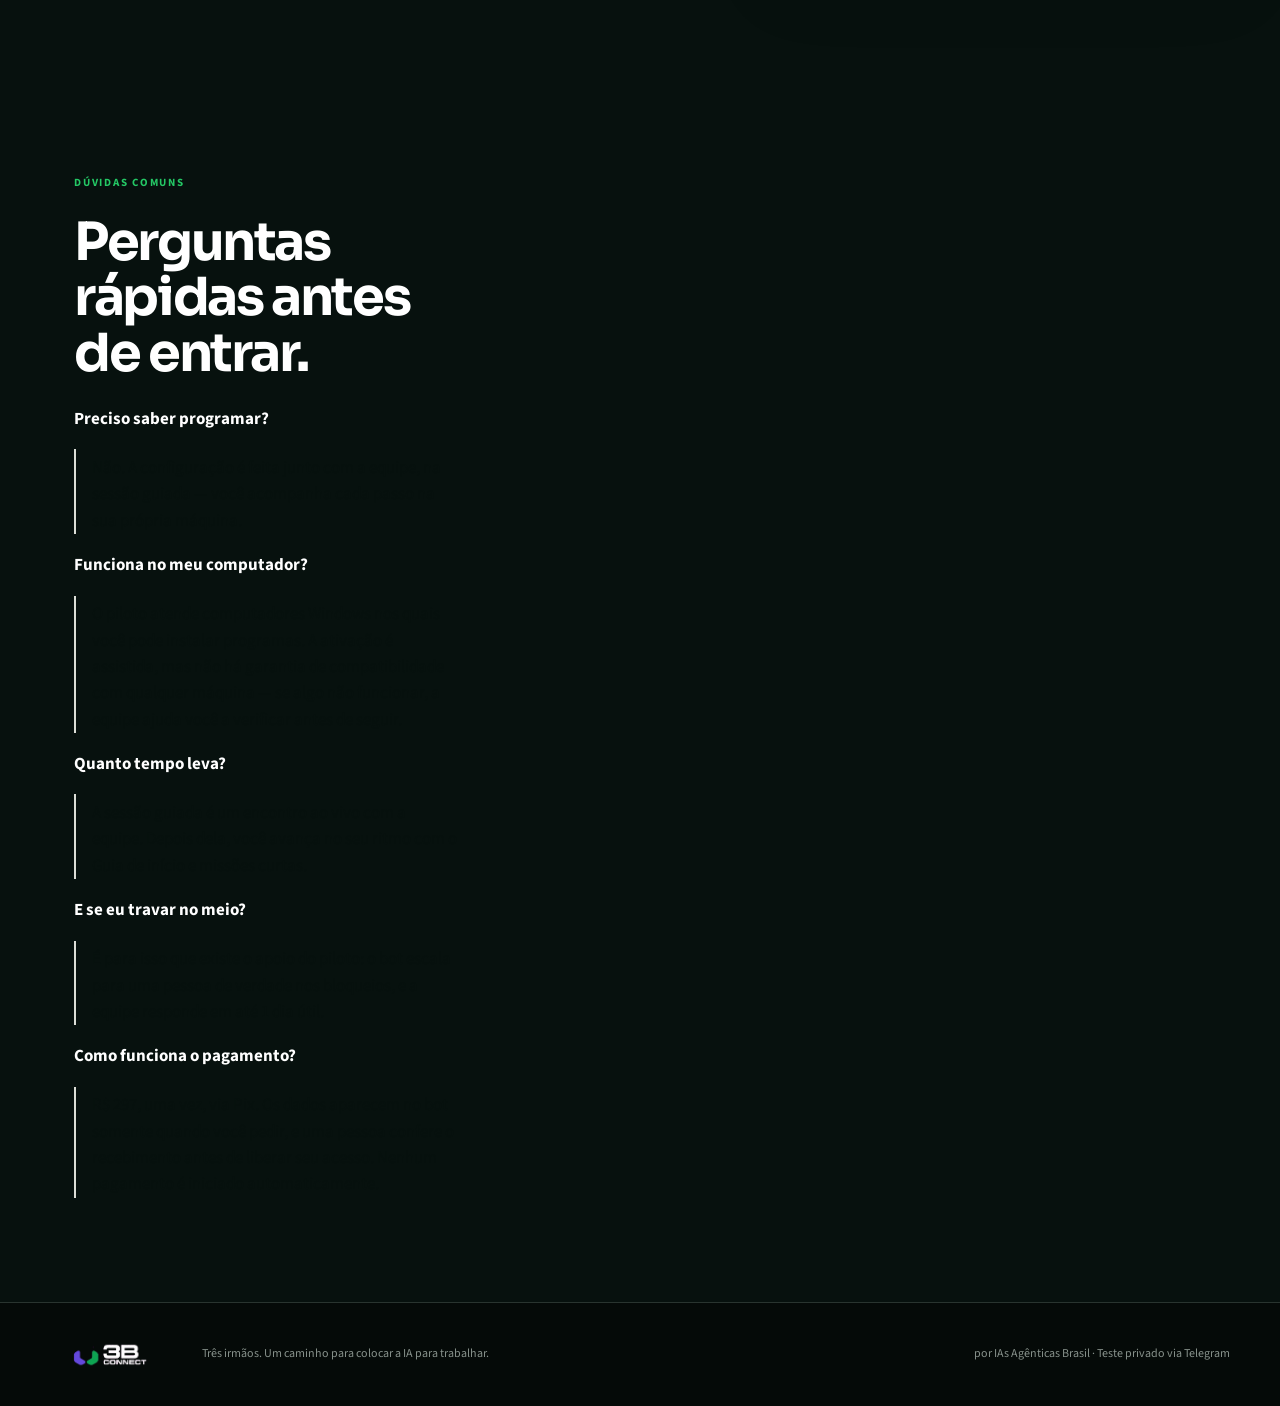
==== commit c3a1a201: "Alinha promessas à entrega real e adiciona requisitos e FAQ - marca a prévia do workbook como EXEMPL" ====
--- a/public/index.html
+++ b/public/index.html
@@ -21,6 +21,7 @@
       <a href="#como-funciona">Como funciona</a>
       <a href="#resultado">O que você recebe</a>
       <a href="#seguranca">Você no controle</a>
+      <a href="#faq">Dúvidas</a>
       <a href="#piloto">Quero participar</a>
     </nav>
     <a class="button button-small" href="https://t.me/threebconnect_bot?start=piloto" target="_blank" rel="noopener noreferrer" aria-label="Abrir o bot oficial da 3B Connect no Telegram">Falar no Telegram</a>
@@ -32,7 +33,7 @@
         <p class="release-status">VAGAS DO PILOTO · ENTRADA PELO TELEGRAM</p>
         <p class="eyebrow">SEU ASSISTENTE PESSOAL · CONFIGURADO COM VOCÊ</p>
         <h1>Um funcionário IA pessoal para colocar <em>seu trabalho em movimento.</em></h1>
-        <p class="hero-lead">A 3B Connect ajuda você a criar um assistente digital com uma função clara, o seu jeito de trabalhar e limites definidos. Ele organiza a tarefa, orienta o próximo passo e fica disponível para você no Telegram.</p>
+        <p class="hero-lead">A 3B Connect ajuda você a criar um assistente digital com uma função clara, o seu jeito de trabalhar e limites definidos. Ele organiza a tarefa e orienta o próximo passo — e o apoio do piloto chega até você pelo Telegram.</p>
         <div class="hero-actions">
           <a class="button" href="https://t.me/threebconnect_bot?start=piloto" target="_blank" rel="noopener noreferrer" aria-label="Conhecer o assistente pessoal da 3B Connect no Telegram">Quero conhecer meu assistente</a>
           <a class="text-link" href="#resultado">Ver o que vou receber <span aria-hidden="true">→</span></a>
@@ -60,15 +61,15 @@
           <article class="phase phase-violet">
             <p class="phase-number">02</p>
             <div>
-              <h2>Dê direção</h2>
-              <p>Defina como ele ajuda, o que pode fazer e quando precisa perguntar. <strong>Você ganha o mapa e os combinados do assistente.</strong></p>
+              <h2>Entenda as peças</h2>
+              <p>Você vê as oito peças de uma solução e o papel de cada uma. <strong>Você ganha o Mapa da solução do seu assistente.</strong></p>
             </div>
           </article>
           <article class="phase phase-amber">
             <p class="phase-number">03</p>
             <div>
               <h2>Coloque para trabalhar</h2>
-              <p>Configure e teste a primeira função com acompanhamento. <strong>Você ganha o assistente pronto para a primeira tarefa e um caminho para continuar.</strong></p>
+              <p>Na sessão guiada, você acompanha a configuração na sua máquina e testa a primeira conversa. <strong>Você ganha a primeira configuração do assistente, testada junto com a equipe.</strong></p>
             </div>
           </article>
         </div>
@@ -83,7 +84,7 @@
           <p><strong>Com o investimento de R$ 297, você recebe:</strong></p>
           <ul>
             <li>Cartão da função que o assistente vai desempenhar</li>
-            <li>Mapa do comportamento, das prioridades e dos limites</li>
+            <li>Mapa da solução, com as oito peças e os limites do assistente</li>
             <li>Sessão guiada para configurar seu assistente pessoal</li>
             <li>Primeira tarefa testada com acompanhamento</li>
             <li>Guia de início e missões curtas para continuar</li>
@@ -95,7 +96,7 @@
             <img src="assets/brand/redesign/module-mission.png" alt="Página real de missão usada como material de apoio da 3B Connect" width="1075" height="1521">
           </figure>
           <figure class="material material-workbook">
-            <img src="assets/brand/redesign/workbook-cover.png" alt="Capa real do workbook usado como material de apoio da 3B Connect" width="1075" height="1521">
+            <img src="assets/brand/redesign/workbook-cover.png" alt="EXEMPLO SIMULADO: prévia conceitual do workbook em produção, não entregue no piloto" width="1075" height="1521">
           </figure>
           <figure class="material material-guide">
             <img src="assets/brand/redesign/guide-study-page.png" alt="Página real do guia de início usado como material de apoio da 3B Connect" width="1075" height="1521">
@@ -155,6 +156,7 @@
             <li>Ajuda humana para bloqueios</li>
           </ul>
           <p class="offer-note">O objetivo é entregar um assistente útil para uma função bem definida. O piloto não promete substituir uma equipe inteira, trabalhar sem supervisão ou gerar resultado financeiro sozinho.</p>
+          <p class="offer-note"><strong>Para participar, você precisa de:</strong> um computador Windows que você pode instalar programas, disponibilidade para a sessão guiada ao vivo com a equipe e uso de dados fictícios no primeiro teste. Não é preciso saber programar.</p>
         </div>
         <div class="price-box" id="status">
           <p class="pilot-label">INVESTIMENTO DO PILOTO</p>
@@ -162,6 +164,27 @@
           <span>Conheça uma prévia real no @threebconnect_bot antes de decidir. Você avança no seu ritmo e chama a equipe somente se quiser.</span>
           <a class="button" href="https://t.me/threebconnect_bot?start=piloto" target="_blank" rel="noopener noreferrer" aria-label="Conhecer o piloto da 3B Connect no Telegram">Quero conhecer agora</a>
           <small>Os dados do Pix aparecem somente quando você pedir. O acesso é liberado depois da confirmação do pagamento.</small>
+        </div>
+      </div>
+    </section>
+
+    <section class="practical-section" id="faq" aria-labelledby="faq-title">
+      <div class="practical-inner">
+        <div class="practical-copy">
+          <p class="section-kicker section-kicker-light">DÚVIDAS COMUNS</p>
+          <h2 id="faq-title">Perguntas rápidas antes de entrar.</h2>
+          <dl>
+            <dt>Preciso saber programar?</dt>
+            <dd>Não. A configuração é feita junto com a equipe, na sessão guiada — você acompanha cada passo na sua própria máquina.</dd>
+            <dt>Funciona no meu computador?</dt>
+            <dd>O piloto atende computadores Windows nos quais você pode instalar programas. A ativação é assistida, mas não há garantia de compatibilidade com qualquer máquina — se algo não funcionar, a equipe ajuda você a verificar antes de seguir.</dd>
+            <dt>Quanto tempo leva?</dt>
+            <dd>A sessão guiada é um encontro ao vivo com a equipe. Depois dela, você avança no seu ritmo com o Guia de início e missões curtas.</dd>
+            <dt>E se eu travar no meio?</dt>
+            <dd>É para isso que existe o apoio do piloto: o bot escala para uma pessoa de verdade nos bloqueios, e a equipe responde em até 1 dia útil.</dd>
+            <dt>Como funciona o pagamento?</dt>
+            <dd>R$ 297, uma vez, via Pix. Os dados aparecem no bot somente quando você pedir, e uma pessoa confere o recebimento antes de liberar seu acesso. Nenhum pagamento é iniciado automaticamente.</dd>
+          </dl>
         </div>
       </div>
     </section>
--- a/public/styles.css
+++ b/public/styles.css
@@ -553,3 +553,8 @@
   .price-box{padding:2rem 1.35rem}
   .price{font-size:4.3rem}
 }
+
+/* --- FAQ ------------------------------------------------------------------ */
+.practical-copy dl{display:grid;gap:1.1rem;margin:1.5rem 0 0}
+.practical-copy dt{font-weight:700;margin:0}
+.practical-copy dd{margin:0;padding-top:.35rem;border-left:2px solid var(--line);padding-left:1rem;color:var(--ink)}
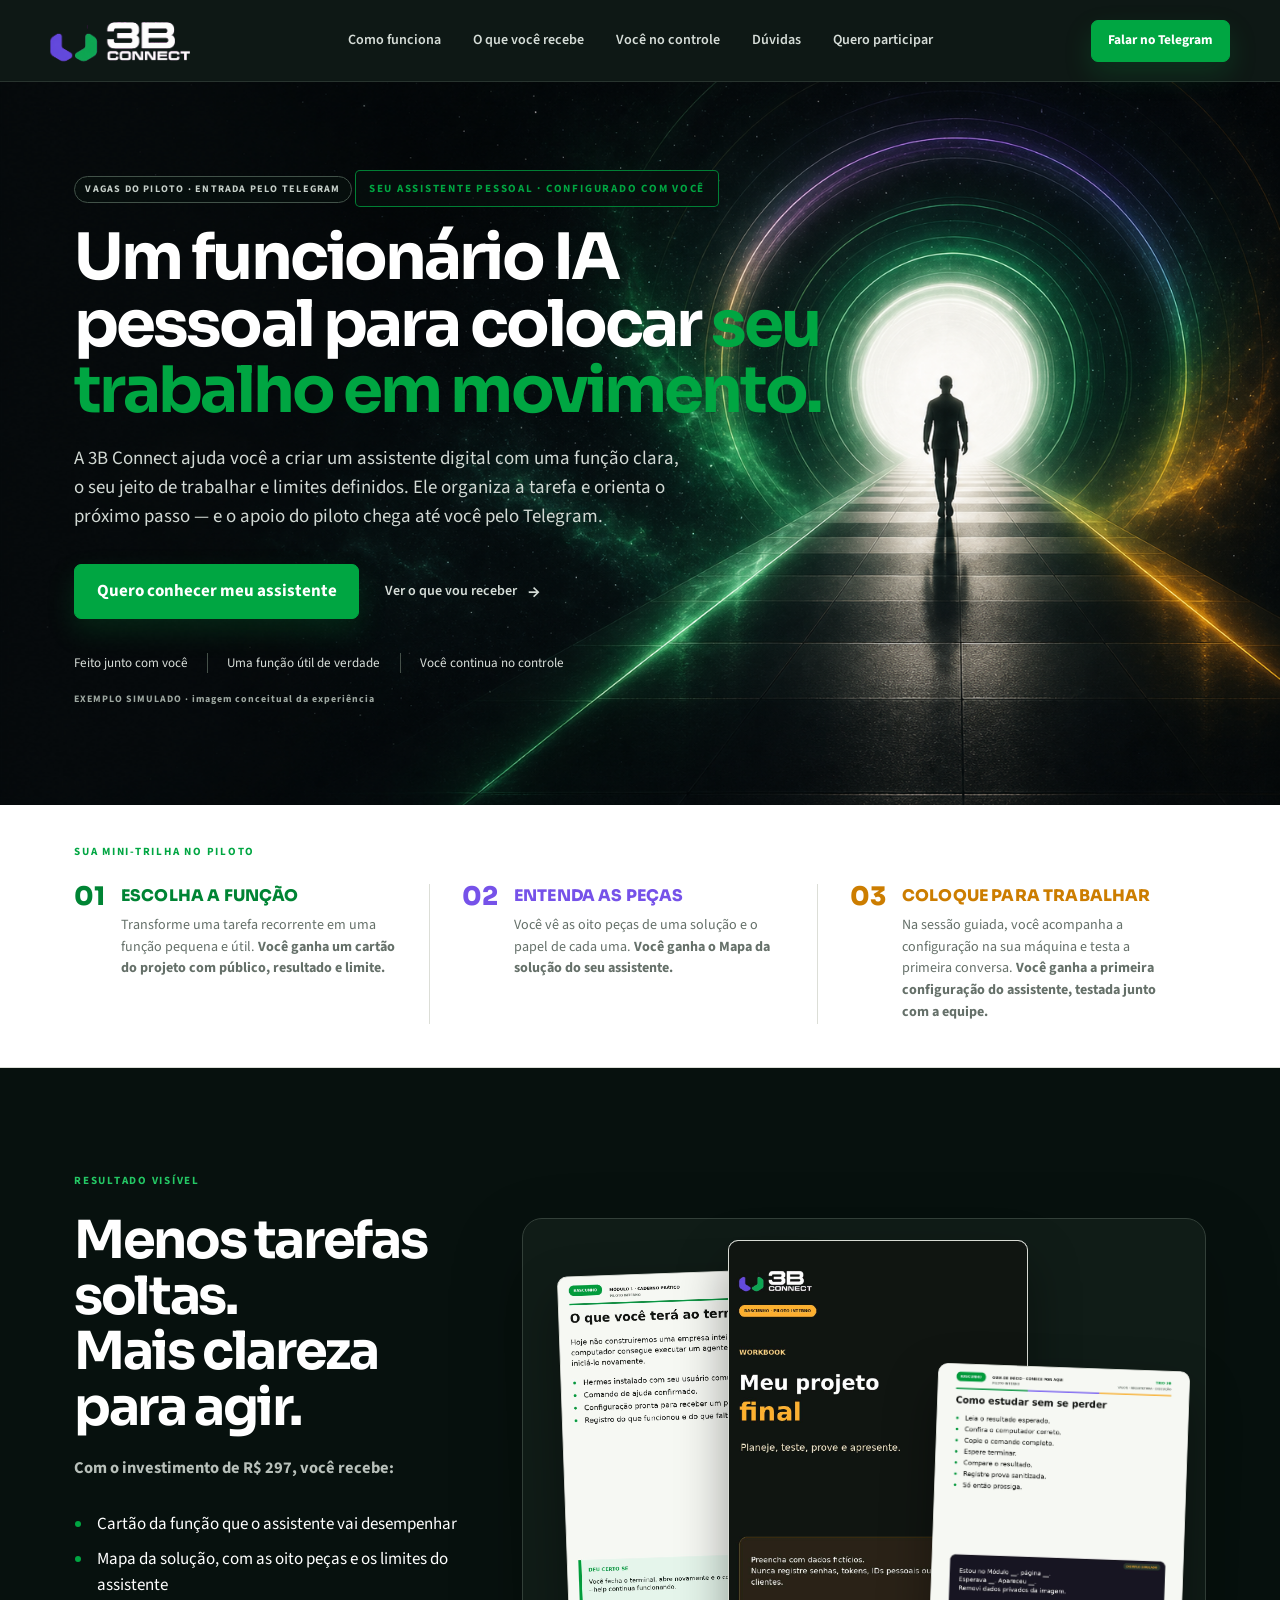
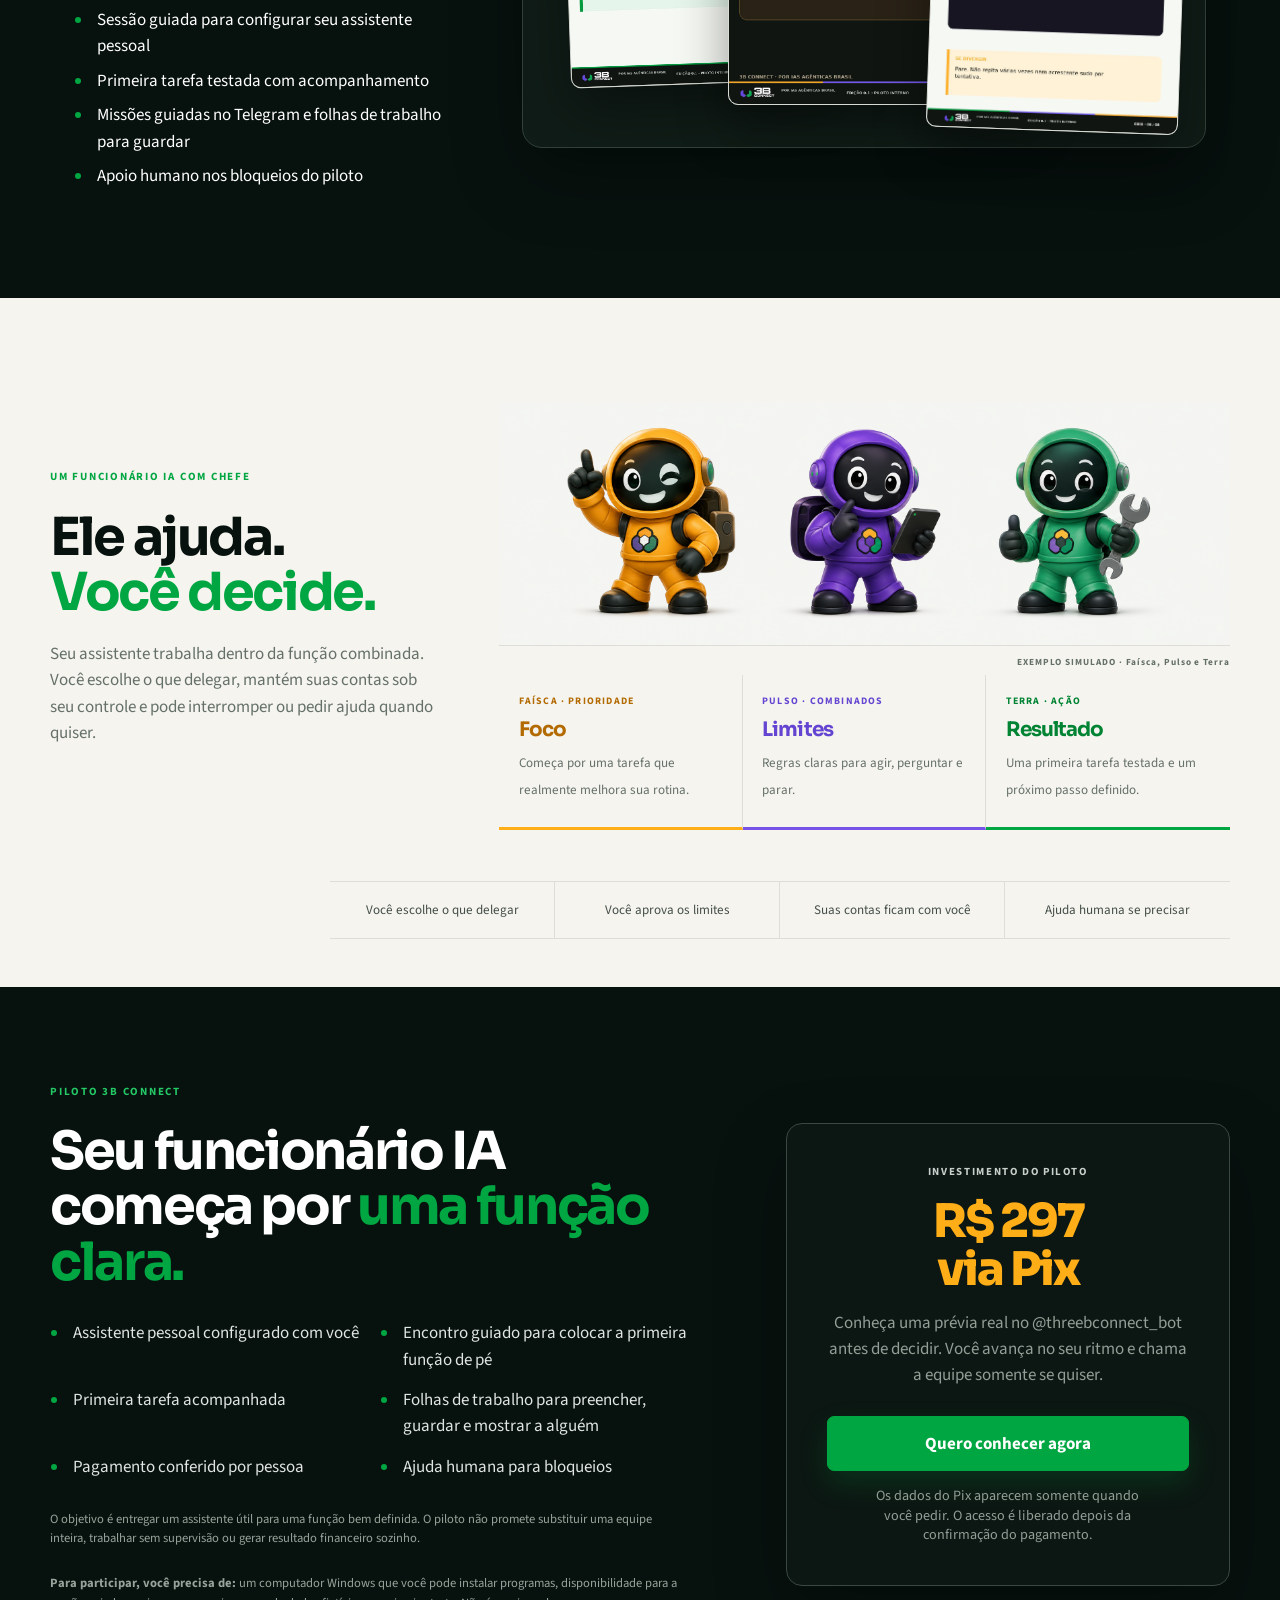
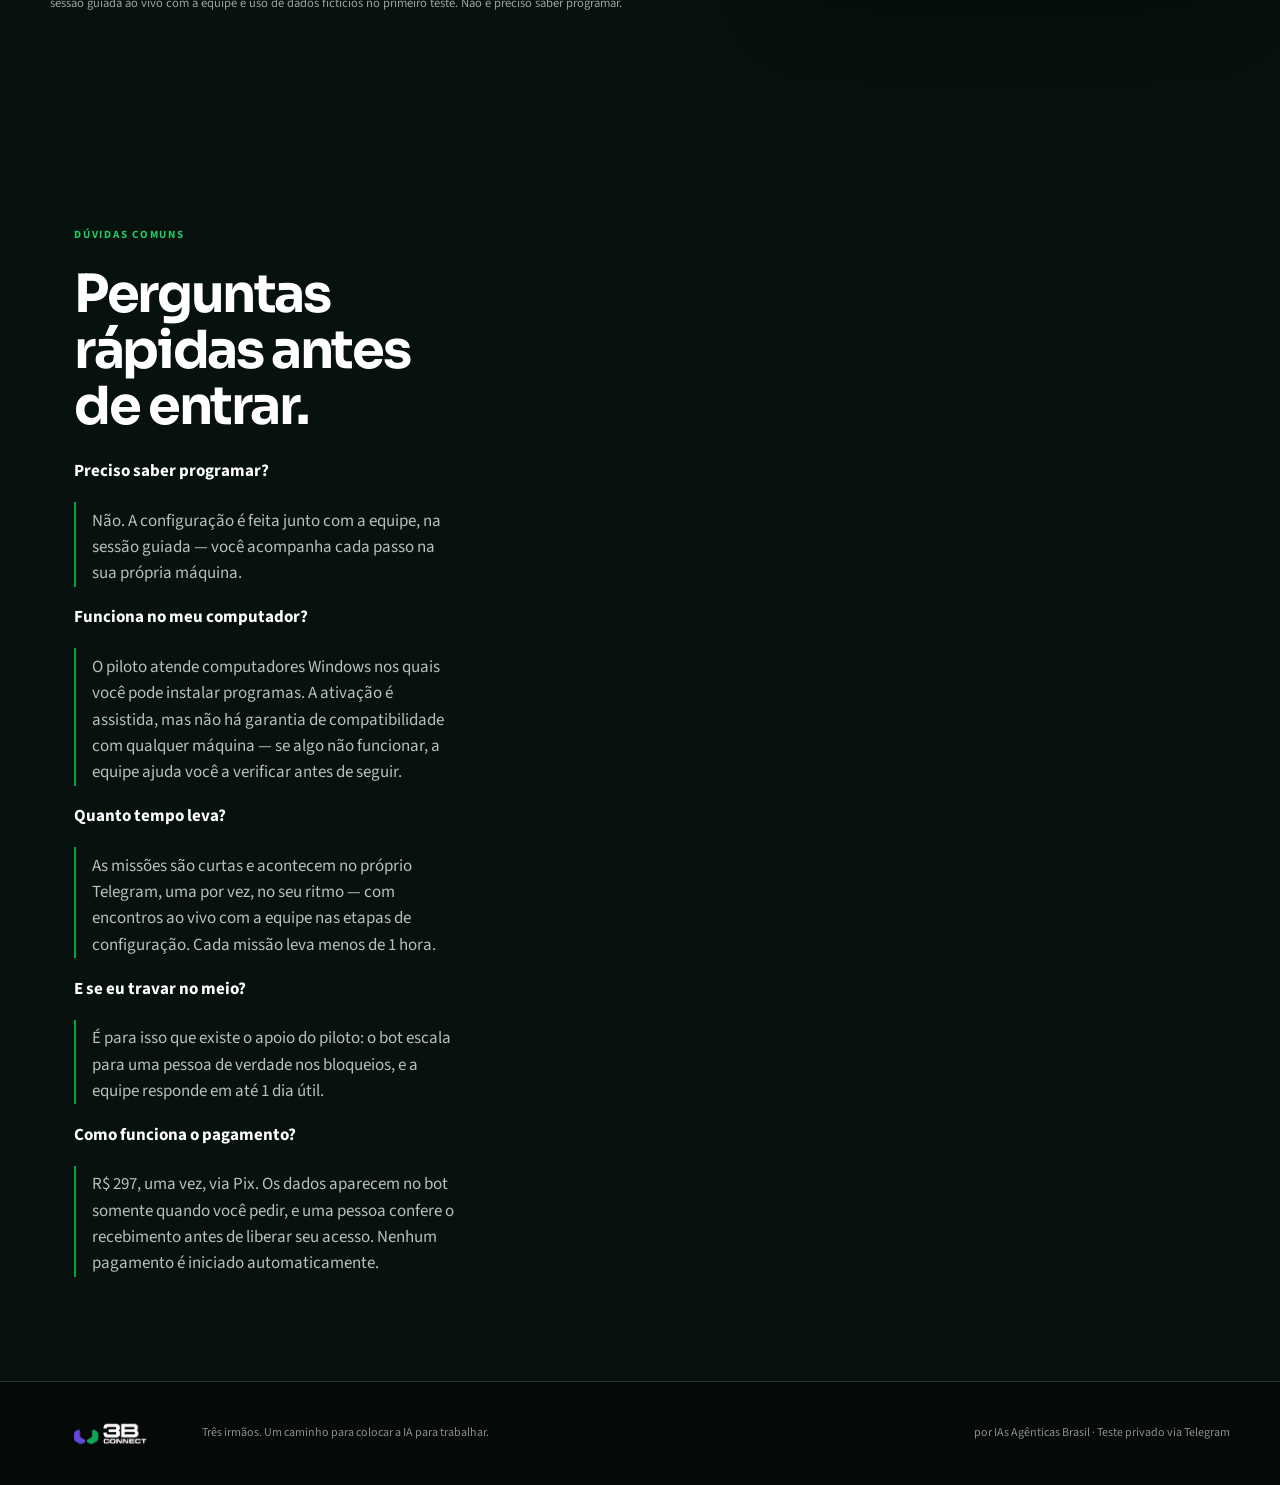
==== commit 84d5c9dd: "Material vira apoio: missões acontecem no Telegram, folhas de trabalho para guardar" ====
--- a/public/index.html
+++ b/public/index.html
@@ -87,7 +87,7 @@
             <li>Mapa da solução, com as oito peças e os limites do assistente</li>
             <li>Sessão guiada para configurar seu assistente pessoal</li>
             <li>Primeira tarefa testada com acompanhamento</li>
-            <li>Guia de início e missões curtas para continuar</li>
+            <li>Missões guiadas no Telegram e folhas de trabalho para guardar</li>
             <li>Apoio humano nos bloqueios do piloto</li>
           </ul>
         </div>
@@ -151,7 +151,7 @@
             <li>Assistente pessoal configurado com você</li>
             <li>Encontro guiado para colocar a primeira função de pé</li>
             <li>Primeira tarefa acompanhada</li>
-            <li>Material de apoio com missões curtas</li>
+            <li>Folhas de trabalho para preencher, guardar e mostrar a alguém</li>
             <li>Pagamento conferido por pessoa</li>
             <li>Ajuda humana para bloqueios</li>
           </ul>
@@ -179,7 +179,7 @@
             <dt>Funciona no meu computador?</dt>
             <dd>O piloto atende computadores Windows nos quais você pode instalar programas. A ativação é assistida, mas não há garantia de compatibilidade com qualquer máquina — se algo não funcionar, a equipe ajuda você a verificar antes de seguir.</dd>
             <dt>Quanto tempo leva?</dt>
-            <dd>A sessão guiada é um encontro ao vivo com a equipe. Depois dela, você avança no seu ritmo com o Guia de início e missões curtas.</dd>
+            <dd>As missões são curtas e acontecem no próprio Telegram, uma por vez, no seu ritmo — com encontros ao vivo com a equipe nas etapas de configuração. Cada missão leva menos de 1 hora.</dd>
             <dt>E se eu travar no meio?</dt>
             <dd>É para isso que existe o apoio do piloto: o bot escala para uma pessoa de verdade nos bloqueios, e a equipe responde em até 1 dia útil.</dd>
             <dt>Como funciona o pagamento?</dt>
--- a/public/styles.css
+++ b/public/styles.css
@@ -556,5 +556,5 @@
 
 /* --- FAQ ------------------------------------------------------------------ */
 .practical-copy dl{display:grid;gap:1.1rem;margin:1.5rem 0 0}
-.practical-copy dt{font-weight:700;margin:0}
-.practical-copy dd{margin:0;padding-top:.35rem;border-left:2px solid var(--line);padding-left:1rem;color:var(--ink)}
+.practical-copy dt{font-weight:700;margin:0;color:var(--white)}
+.practical-copy dd{margin:0;padding-top:.35rem;border-left:2px solid var(--green);padding-left:1rem;color:#b8c0ba}
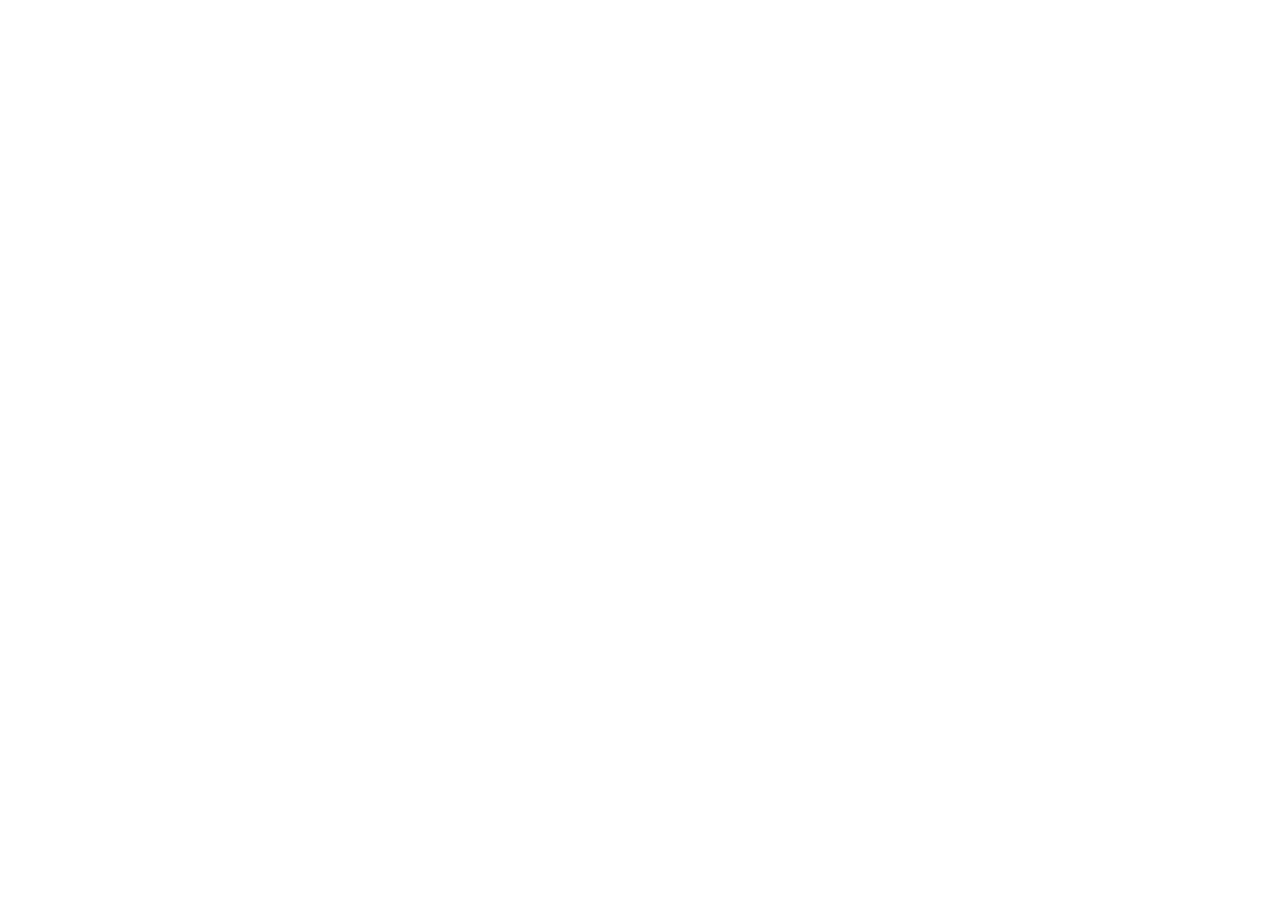
==== commit 3d29c786: "Site novo: abertura com os três guias em partículas e a trilha em /trilha/ Sai a página antiga (com " ====
--- a/public/index.html
+++ b/public/index.html
@@ -1,199 +1,26 @@
 <!doctype html>
-<!-- Estado editorial: EM VALIDAÇÃO -->
 <html lang="pt-BR">
-<head>
-  <meta charset="utf-8">
-  <meta name="viewport" content="width=device-width, initial-scale=1">
-  <meta name="description" content="Crie seu assistente pessoal de IA para organizar tarefas, orientar próximos passos e trabalhar com você todos os dias.">
-  <meta name="robots" content="noindex,nofollow">
-  <meta name="editorial-status" content="EM VALIDAÇÃO">
-  <title>3B Connect — seu funcionário IA pessoal</title>
-  <link rel="stylesheet" href="styles.css">
-</head>
-<body>
-  <a class="skip-link" href="#conteudo">Ir para o conteúdo</a>
-
-  <header class="topbar">
-    <a class="brand" href="#inicio" aria-label="3B Connect — início">
-      <img src="assets/brand/logo/3b-connect-primary-white.png" alt="3B Connect" width="145" height="55">
-    </a>
-    <nav aria-label="Navegação principal">
-      <a href="#como-funciona">Como funciona</a>
-      <a href="#resultado">O que você recebe</a>
-      <a href="#seguranca">Você no controle</a>
-      <a href="#faq">Dúvidas</a>
-      <a href="#piloto">Quero participar</a>
-    </nav>
-    <a class="button button-small" href="https://t.me/threebconnect_bot?start=piloto" target="_blank" rel="noopener noreferrer" aria-label="Abrir o bot oficial da 3B Connect no Telegram">Falar no Telegram</a>
-  </header>
-
-  <main id="conteudo">
-    <section class="hero" id="inicio">
-      <div class="hero-inner">
-        <p class="release-status">VAGAS DO PILOTO · ENTRADA PELO TELEGRAM</p>
-        <p class="eyebrow">SEU ASSISTENTE PESSOAL · CONFIGURADO COM VOCÊ</p>
-        <h1>Um funcionário IA pessoal para colocar <em>seu trabalho em movimento.</em></h1>
-        <p class="hero-lead">A 3B Connect ajuda você a criar um assistente digital com uma função clara, o seu jeito de trabalhar e limites definidos. Ele organiza a tarefa e orienta o próximo passo — e o apoio do piloto chega até você pelo Telegram.</p>
-        <div class="hero-actions">
-          <a class="button" href="https://t.me/threebconnect_bot?start=piloto" target="_blank" rel="noopener noreferrer" aria-label="Conhecer o assistente pessoal da 3B Connect no Telegram">Quero conhecer meu assistente</a>
-          <a class="text-link" href="#resultado">Ver o que vou receber <span aria-hidden="true">→</span></a>
-        </div>
-        <div class="hero-assurances" aria-label="Compromissos do piloto">
-          <span>Feito junto com você</span>
-          <span>Uma função útil de verdade</span>
-          <span>Você continua no controle</span>
-        </div>
-        <p class="concept-note">EXEMPLO SIMULADO · imagem conceitual da experiência</p>
-      </div>
-    </section>
-
-    <section class="journey-strip" id="como-funciona" aria-labelledby="journey-title">
-      <div class="journey-inner">
-        <p class="section-kicker" id="journey-title">SUA MINI-TRILHA NO PILOTO</p>
-        <div class="phase-grid">
-          <article class="phase phase-green">
-            <p class="phase-number">01</p>
-            <div>
-              <h2>Escolha a função</h2>
-              <p>Transforme uma tarefa recorrente em uma função pequena e útil. <strong>Você ganha um cartão do projeto com público, resultado e limite.</strong></p>
-            </div>
-          </article>
-          <article class="phase phase-violet">
-            <p class="phase-number">02</p>
-            <div>
-              <h2>Entenda as peças</h2>
-              <p>Você vê as oito peças de uma solução e o papel de cada uma. <strong>Você ganha o Mapa da solução do seu assistente.</strong></p>
-            </div>
-          </article>
-          <article class="phase phase-amber">
-            <p class="phase-number">03</p>
-            <div>
-              <h2>Coloque para trabalhar</h2>
-              <p>Na sessão guiada, você acompanha a configuração na sua máquina e testa a primeira conversa. <strong>Você ganha a primeira configuração do assistente, testada junto com a equipe.</strong></p>
-            </div>
-          </article>
-        </div>
-      </div>
-    </section>
-
-    <section class="practical-section" id="resultado">
-      <div class="practical-inner">
-        <div class="practical-copy">
-          <p class="section-kicker section-kicker-light">RESULTADO VISÍVEL</p>
-          <h2>Menos tarefas soltas.<br>Mais clareza para agir.</h2>
-          <p><strong>Com o investimento de R$ 297, você recebe:</strong></p>
-          <ul>
-            <li>Cartão da função que o assistente vai desempenhar</li>
-            <li>Mapa da solução, com as oito peças e os limites do assistente</li>
-            <li>Sessão guiada para configurar seu assistente pessoal</li>
-            <li>Primeira tarefa testada com acompanhamento</li>
-            <li>Missões guiadas no Telegram e folhas de trabalho para guardar</li>
-            <li>Apoio humano nos bloqueios do piloto</li>
-          </ul>
-        </div>
-        <div class="material-stage" aria-label="Prévia dos materiais reais de apoio">
-          <figure class="material material-module">
-            <img src="assets/brand/redesign/module-mission.png" alt="Página real de missão usada como material de apoio da 3B Connect" width="1075" height="1521">
-          </figure>
-          <figure class="material material-workbook">
-            <img src="assets/brand/redesign/workbook-cover.png" alt="EXEMPLO SIMULADO: prévia conceitual do workbook em produção, não entregue no piloto" width="1075" height="1521">
-          </figure>
-          <figure class="material material-guide">
-            <img src="assets/brand/redesign/guide-study-page.png" alt="Página real do guia de início usado como material de apoio da 3B Connect" width="1075" height="1521">
-          </figure>
-        </div>
-      </div>
-    </section>
-
-    <section class="support-section" id="seguranca">
-      <div class="support-inner">
-        <div class="support-copy">
-          <p class="section-kicker">UM FUNCIONÁRIO IA COM CHEFE</p>
-          <h2>Ele ajuda. <em>Você decide.</em></h2>
-          <p>Seu assistente trabalha dentro da função combinada. Você escolhe o que delegar, mantém suas contas sob seu controle e pode interromper ou pedir ajuda quando quiser.</p>
-        </div>
-        <div class="guides">
-          <img class="guide-characters" src="assets/brand/redesign/three-guides.png" alt="EXEMPLO SIMULADO: representação visual das personas Faísca, Pulso e Terra da 3B Connect" width="2172" height="724">
-          <p class="visual-label">EXEMPLO SIMULADO · Faísca, Pulso e Terra</p>
-          <div class="guide-grid">
-            <article class="guide guide-amber">
-              <p>FAÍSCA · PRIORIDADE</p>
-              <h3>Foco</h3>
-              <span>Começa por uma tarefa que realmente melhora sua rotina.</span>
-            </article>
-            <article class="guide guide-violet">
-              <p>PULSO · COMBINADOS</p>
-              <h3>Limites</h3>
-              <span>Regras claras para agir, perguntar e parar.</span>
-            </article>
-            <article class="guide guide-green">
-              <p>TERRA · AÇÃO</p>
-              <h3>Resultado</h3>
-              <span>Uma primeira tarefa testada e um próximo passo definido.</span>
-            </article>
-          </div>
-        </div>
-      </div>
-      <div class="support-promises" aria-label="Compromissos do assistente pessoal">
-        <span>Você escolhe o que delegar</span>
-        <span>Você aprova os limites</span>
-        <span>Suas contas ficam com você</span>
-        <span>Ajuda humana se precisar</span>
-      </div>
-    </section>
-
-    <section class="offer-section" id="piloto">
-      <div class="offer-inner">
-        <div class="offer-copy">
-          <p class="section-kicker section-kicker-light">PILOTO 3B CONNECT</p>
-          <h2>Seu funcionário IA começa por <em>uma função clara.</em></h2>
-          <ul>
-            <li>Assistente pessoal configurado com você</li>
-            <li>Encontro guiado para colocar a primeira função de pé</li>
-            <li>Primeira tarefa acompanhada</li>
-            <li>Folhas de trabalho para preencher, guardar e mostrar a alguém</li>
-            <li>Pagamento conferido por pessoa</li>
-            <li>Ajuda humana para bloqueios</li>
-          </ul>
-          <p class="offer-note">O objetivo é entregar um assistente útil para uma função bem definida. O piloto não promete substituir uma equipe inteira, trabalhar sem supervisão ou gerar resultado financeiro sozinho.</p>
-          <p class="offer-note"><strong>Para participar, você precisa de:</strong> um computador Windows que você pode instalar programas, disponibilidade para a sessão guiada ao vivo com a equipe e uso de dados fictícios no primeiro teste. Não é preciso saber programar.</p>
-        </div>
-        <div class="price-box" id="status">
-          <p class="pilot-label">INVESTIMENTO DO PILOTO</p>
-          <div class="pilot-badge">R$ 297<br>via Pix</div>
-          <span>Conheça uma prévia real no @threebconnect_bot antes de decidir. Você avança no seu ritmo e chama a equipe somente se quiser.</span>
-          <a class="button" href="https://t.me/threebconnect_bot?start=piloto" target="_blank" rel="noopener noreferrer" aria-label="Conhecer o piloto da 3B Connect no Telegram">Quero conhecer agora</a>
-          <small>Os dados do Pix aparecem somente quando você pedir. O acesso é liberado depois da confirmação do pagamento.</small>
-        </div>
-      </div>
-    </section>
-
-    <section class="practical-section" id="faq" aria-labelledby="faq-title">
-      <div class="practical-inner">
-        <div class="practical-copy">
-          <p class="section-kicker section-kicker-light">DÚVIDAS COMUNS</p>
-          <h2 id="faq-title">Perguntas rápidas antes de entrar.</h2>
-          <dl>
-            <dt>Preciso saber programar?</dt>
-            <dd>Não. A configuração é feita junto com a equipe, na sessão guiada — você acompanha cada passo na sua própria máquina.</dd>
-            <dt>Funciona no meu computador?</dt>
-            <dd>O piloto atende computadores Windows nos quais você pode instalar programas. A ativação é assistida, mas não há garantia de compatibilidade com qualquer máquina — se algo não funcionar, a equipe ajuda você a verificar antes de seguir.</dd>
-            <dt>Quanto tempo leva?</dt>
-            <dd>As missões são curtas e acontecem no próprio Telegram, uma por vez, no seu ritmo — com encontros ao vivo com a equipe nas etapas de configuração. Cada missão leva menos de 1 hora.</dd>
-            <dt>E se eu travar no meio?</dt>
-            <dd>É para isso que existe o apoio do piloto: o bot escala para uma pessoa de verdade nos bloqueios, e a equipe responde em até 1 dia útil.</dd>
-            <dt>Como funciona o pagamento?</dt>
-            <dd>R$ 297, uma vez, via Pix. Os dados aparecem no bot somente quando você pedir, e uma pessoa confere o recebimento antes de liberar seu acesso. Nenhum pagamento é iniciado automaticamente.</dd>
-          </dl>
-        </div>
-      </div>
-    </section>
-  </main>
-
-  <footer>
-    <img src="assets/brand/logo/3b-connect-primary-white.png" alt="3B Connect" width="120" height="55">
-    <p>Três irmãos. Um caminho para colocar a IA para trabalhar.</p>
-    <span>por IAs Agênticas Brasil · Teste privado via Telegram</span>
-  </footer>
-</body>
+  <head>
+    <meta charset="UTF-8" />
+    <meta name="viewport" content="width=device-width, initial-scale=1" />
+    <meta name="theme-color" content="#070A11" />
+    <title>3B Connect — seu assistente de IA no ar, com você no controle</title>
+    <meta name="description" content="Passo a passo para quem está fora da bolha tech colocar no ar um assistente de IA no Telegram, com travas de segurança e a sua aprovação em tudo o que importa. Trilha aberta, sem cadastro." />
+    <meta property="og:title" content="3B Connect — seu assistente de IA no ar, com você no controle" />
+    <meta property="og:description" content="7 receitas testadas, do primeiro bot no Telegram até a operação do dia a dia. Trilha aberta." />
+    <meta property="og:type" content="website" />
+    <link rel="icon" href="/img/pulso-rosto.png" />
+    <link rel="preload" href="/fontes/sora-800.ttf" as="font" type="font/ttf" crossorigin />
+    <script type="module" crossorigin src="/assets/index-jAYVvCDg.js"></script>
+    <link rel="stylesheet" crossorigin href="/assets/index-vD2Tx1b5.css">
+  </head>
+  <body>
+    <div id="raiz"></div>
+    <noscript>
+      <p style="padding:24px;font-family:sans-serif;color:#fff;background:#070A11">
+        A 3B Connect é um passo a passo para colocar no ar um assistente de IA no Telegram, com travas de segurança.
+        <a href="/trilha/" style="color:#a78bfa">Abrir a trilha</a>.
+      </p>
+    </noscript>
+  </body>
 </html>
